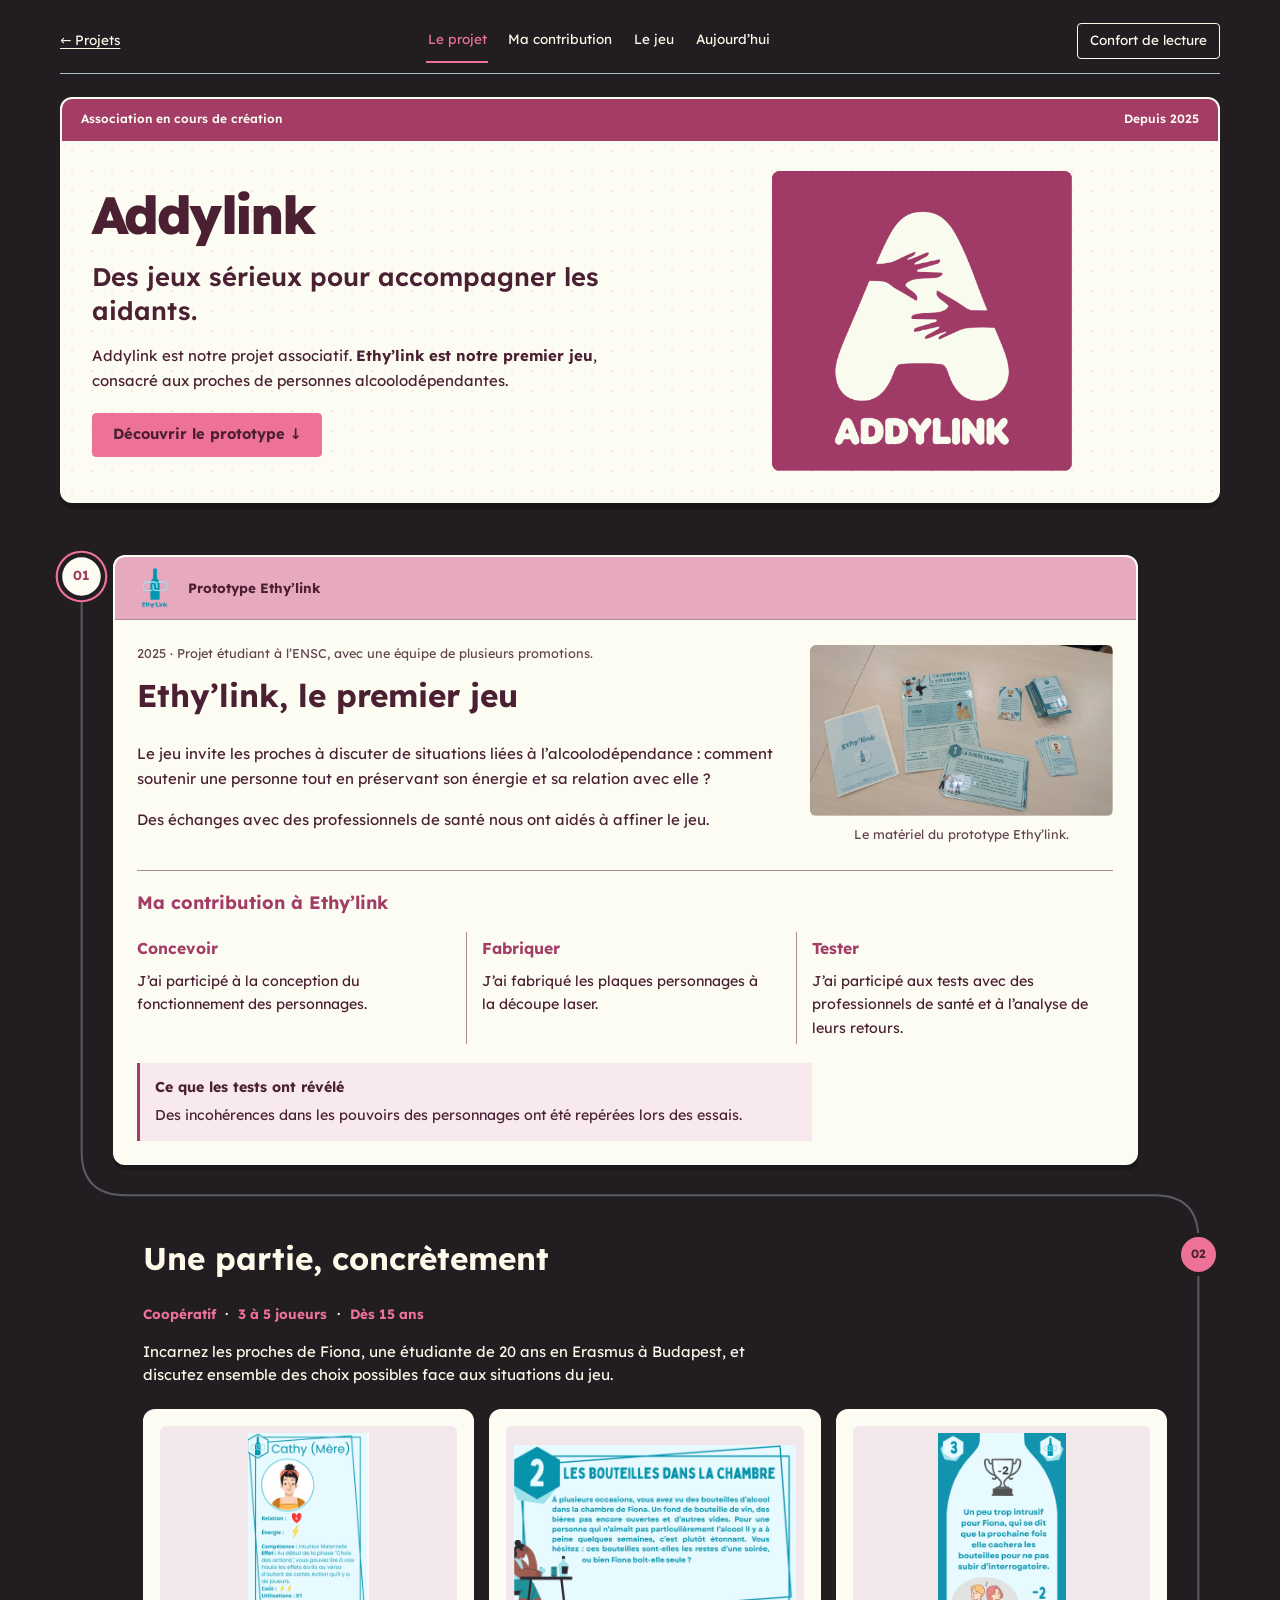
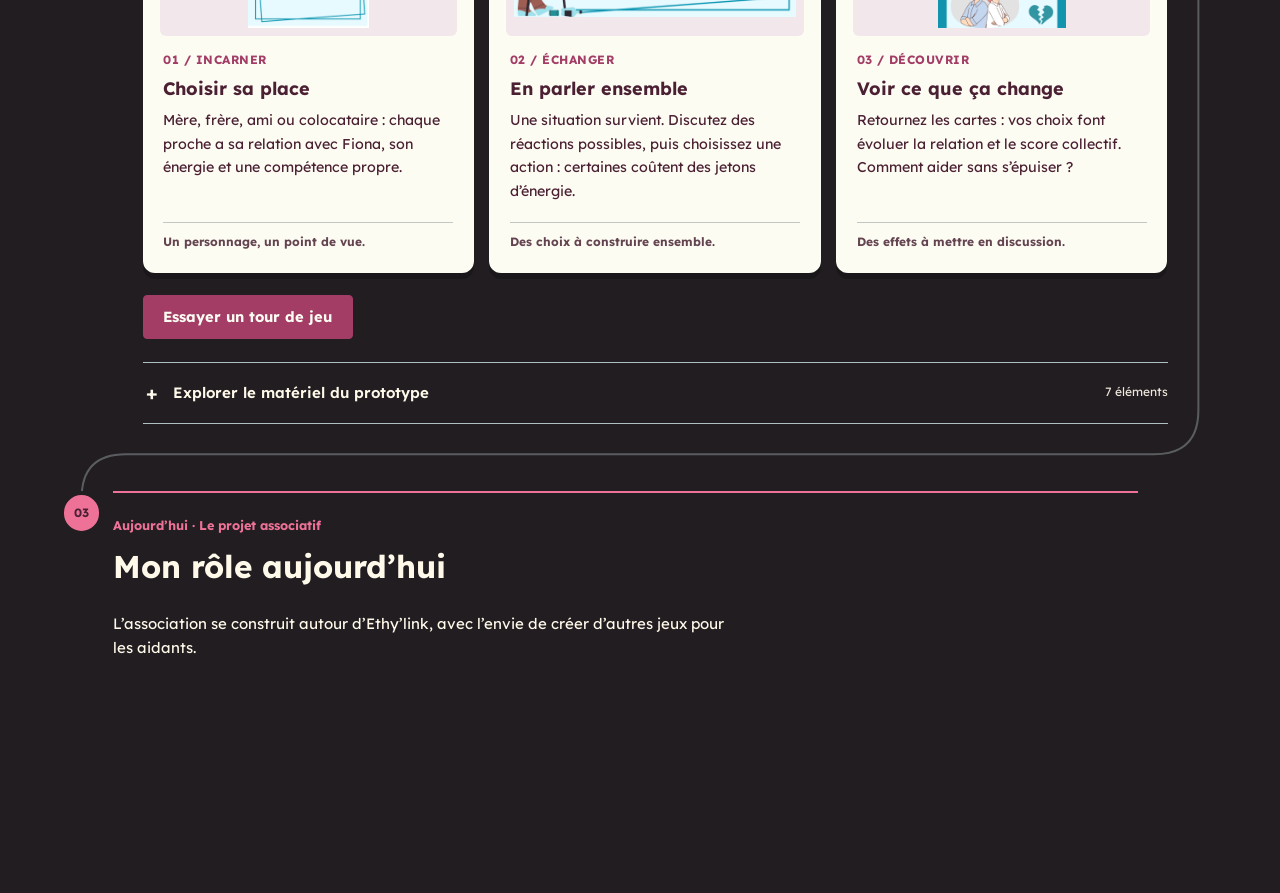
==== projets/addylink.html @ 96fec5e2 "All" ====
<!doctype html>
<html lang="fr" data-theme="dark">
  <head>
    <meta charset="utf-8" />
    <meta name="viewport" content="width=device-width,initial-scale=1" />
    <title>Addylink — Jeux de société et sensibilisation aux addictions</title>
    <link rel="icon" href="../assets/images/IconePage.png" />
    <link
      rel="stylesheet"
      href="https://fonts.googleapis.com/css2?family=Lexend:wght@400;600;700;800&display=swap"
    />
    <link rel="stylesheet" href="../assets/css/styles.css" />
    <link rel="stylesheet" href="../assets/css/project.css" />
    <link rel="stylesheet" href="../assets/css/addylink.css" />
    <link rel="stylesheet" href="../assets/css/game-demo.css?v=steps-3" />
    <link rel="stylesheet" href="../assets/css/accessibility.css" />
    <script src="../assets/js/accessibility.js"></script>
    <meta
      name="description"
      content="Addylink : un projet d’association pour développer des jeux sérieux destinés aux aidants de personnes en situation d’addiction."
    />
    <meta
      property="og:title"
      content="Addylink — Jeux de société et sensibilisation aux addictions"
    />
    <meta
      property="og:description"
      content="Addylink : un projet d’association pour développer des jeux sérieux destinés aux aidants de personnes en situation d’addiction."
    />
    <meta property="og:type" content="website" />
    <!-- Image relative tant que l'adresse publique du portfolio n'est pas configuree. -->
    <meta property="og:image" content="../assets/images/social/addylink.jpg" />
    <meta property="og:image:type" content="image/jpeg" />
    <meta property="og:image:width" content="1200" />
    <meta property="og:image:height" content="630" />
    <meta
      property="og:image:alt"
      content="Addylink et le prototype Ethy’link"
    />
    <meta name="twitter:card" content="summary_large_image" />
    <meta name="twitter:image" content="../assets/images/social/addylink.jpg" />
    <link rel="stylesheet" href="../assets/css/addylink-light.css" />
    <link rel="stylesheet" href="../assets/css/project-navigation.css" />
    <link rel="stylesheet" href="../assets/css/addylink-refined.css?v=play-2" />
    <link rel="stylesheet" href="../assets/css/addylink-brand.css" />
  </head>
  <body class="addylink-theme">
    <a class="skip-link" href="#main-content">Aller au contenu</a>

    <main
      id="main-content"
      tabindex="-1"
      class="wrap project-page association-page"
    >
      <div class="preview-sticky">
        <a class="back-link" href="../index.html#projets" aria-label="Retour aux projets">← Projets</a>
      <nav class="preview-nav" aria-label="Dans ce projet"><a href="#apercu">Le projet</a><a href="#contribution">Ma contribution</a><a href="#jouer">Le jeu</a><a href="#suite">Aujourd’hui</a></nav>
        <details class="comfort" id="comfort">
          <summary>Confort de lecture</summary>
          <div class="panel">
            <button
              class="toggle"
              id="t-theme"
              type="button"
              aria-pressed="false"
            >
              Thème sombre
            </button>
            <button
              class="toggle"
              id="t-big"
              type="button"
              aria-pressed="false"
            >
              Texte plus grand
            </button>
            <button
              class="toggle"
              id="t-calm"
              type="button"
              aria-pressed="false"
            >
              Moins d'animations
            </button>
          </div>
        </details>
      </div>
      <header class="project-heading" id="apercu">
        <div class="association-band"><span>Association en cours de création</span><span>Depuis 2025</span></div>
        <div class="association-hero-body"><div>
        <h1>Addylink</h1>
        <p class="project-subtitle">
          Des jeux sérieux pour accompagner les aidants.
        </p>
        <p class="association-intro">
          Addylink est notre projet associatif.
          <strong>Ethy’link est notre premier jeu</strong>, consacré aux
          proches de personnes alcoolodépendantes.
        </p>
        <a class="btn primary" href="#prototype">Découvrir le prototype ↓</a>
        </div><figure class="association-hero-photo">
          <div class="association-brand-crop"><img src="../assets/images/addylink-identite.png" alt="Logo Addylink : un A formé de deux mains tendues l’une vers l’autre, sur fond bordeaux." width="1422" height="2000" /></div>
        </figure></div>
      </header>

      <div class="project-journey">
        <div class="journey-chapter" id="prototype">
          <span class="journey-marker" aria-hidden="true">01</span>
          <section
            class="project-section prototype-section"
            aria-labelledby="etylink"
          >
            <div class="prototype-band">
              <img
                class="ethy-logo"
                src="../assets/images/ethylink/logo.png"
                alt="Logo Ethy’link : une bouteille et deux maillons dans un hexagone"
                width="64"
                height="64"
              />
              <span>Prototype Ethy’link</span>
            </div>
            <div class="prototype-copy">
              <p class="prototype-origin">2025 · Projet étudiant à l’ENSC, avec une équipe de plusieurs promotions.</p>
              <h2 id="etylink">Ethy’link, le premier jeu</h2>
              <p>
                Le jeu invite les proches à discuter de situations liées à
                l’alcoolodépendance : comment soutenir une personne tout en
                préservant son énergie et sa relation avec elle ?
              </p>
              <p>
                Des échanges avec des professionnels de santé nous ont aidés à
                affiner le jeu.
              </p>
            </div>
            <figure class="prototype-figure">
              <img src="../assets/images/addylink.webp" alt="Les cartes et les plaques du prototype Ethy’link disposées sur une table." loading="lazy" width="924" height="520" />
              <figcaption>Le matériel du prototype Ethy’link.</figcaption>
            </figure>
            <div
              class="addylink-contribution"
              id="contribution"
              aria-labelledby="addylink-contribution-title"
            >
              <h3 id="addylink-contribution-title">
                Ma contribution à Ethy’link
              </h3>
              <ul>
                <li>
                  <h4>Concevoir</h4>
                  <p>
                    J’ai participé à la conception du fonctionnement des personnages.
                  </p>
                </li>
                <li>
                  <h4>Fabriquer</h4>
                  <p>J’ai fabriqué les plaques personnages à la découpe laser.</p>
                </li>
                <li>
                  <h4>Tester</h4>
                  <p>
                    J’ai participé aux tests avec des professionnels de santé
                    et à l’analyse de leurs retours.
                  </p>
                </li>
              </ul>
              <p class="prototype-test-result"><strong>Ce que les tests ont révélé</strong> Des incohérences dans les pouvoirs des personnages ont été repérées lors des essais.</p>
            </div>
          </section>
        </div>
        <div class="journey-chapter" id="jouer">
          <span class="journey-marker" aria-hidden="true">02</span>
          <section class="project-section" aria-labelledby="partie">
            <h2 id="partie">Une partie, concrètement</h2>
            <ul
              class="game-practical"
              aria-label="Informations pratiques du jeu"
            >
              <li>Coopératif</li>
              <li>3 à 5 joueurs</li>
              <li>Dès 15 ans</li>
            </ul>
            <p>
              Incarnez les proches de Fiona, une étudiante de 20 ans en Erasmus
              à Budapest, et discutez ensemble des choix possibles face aux
              situations du jeu.
            </p>
            <ol class="play-cards">
              <li>
                <figure class="play-art">
                  <img
                    src="../assets/images/ethylink/personnage-cathy.png"
                    alt="Carte Personnage de Cathy, la mère de Fiona"
                    loading="lazy"
                    width="552"
                    height="888"
                  />
                </figure>
                <span class="play-number">01 / INCARNER</span>
                <h3>Choisir sa place</h3>
                <p>
                  Mère, frère, ami ou colocataire : chaque proche a sa relation
                  avec Fiona, son énergie et une compétence propre.
                </p>
                <span class="play-foot">Un personnage, un point de vue.</span>
              </li>
              <li>
                <figure class="play-art">
                  <img
                    src="../assets/images/ethylink/evenements/page-03.png"
                    alt="Carte Événement : Les bouteilles dans la chambre"
                    loading="lazy"
                    width="1200"
                    height="731"
                  />
                </figure>
                <span class="play-number">02 / ÉCHANGER</span>
                <h3>En parler ensemble</h3>
                <p>
                  Une situation survient. Discutez des réactions possibles, puis
                  choisissez une action : certaines coûtent des jetons d’énergie.
                </p>
                <span class="play-foot">Des choix à construire ensemble.</span>
              </li>
              <li>
                <figure class="play-art">
                  <img
                    src="../assets/images/ethylink/actions/page-04.png"
                    alt="Verso de la carte Action : effets sur la relation et le score"
                    loading="lazy"
                    width="1200"
                    height="1830"
                  />
                </figure>
                <span class="play-number">03 / DÉCOUVRIR</span>
                <h3>Voir ce que ça change</h3>
                <p>
                  Retournez les cartes : vos choix font évoluer la relation et
                  le score collectif. Comment aider sans s’épuiser ?
                </p>
                <span class="play-foot"
                  >Des effets à mettre en discussion.</span
                >
              </li>
            </ol>
            <button
              type="button"
              class="btn primary table-launch"
              id="turn-open"
              aria-haspopup="dialog"
            >
              Essayer un tour de jeu
            </button>
            <details class="material-disclosure" id="explorer">
              <summary><span>Explorer le matériel du prototype</span><span class="material-count">7 éléments</span></summary>
              <div class="material-content">
            <div
              class="game-carousel"
              role="region"
              aria-roledescription="carrousel"
              aria-label="Les éléments du jeu"
            >
              <p class="carousel-hint">
                Parcourez les éléments du prototype avec les flèches ou en
                faisant glisser les cartes.
              </p>
              <div
                class="game-track"
                id="game-track"
                tabindex="0"
                aria-label="Aperçus du prototype, défilement horizontal"
              >
                <article
                  class="game-slide"
                  role="group"
                  aria-roledescription="diapositive"
                  aria-label="1 sur 7"
                >
                  <button
                    type="button"
                    class="game-preview"
                    aria-haspopup="dialog"
                  >
                    <img
                      src="../assets/images/ethylink-materiel.png"
                      alt="Aperçu : Plateaux et accessoires"
                      loading="lazy"
                      width="1013"
                      height="493"
                    /><span class="preview-hint">Agrandir ↗</span>
                  </button>
                  <div class="game-caption">
                    <span class="game-index">01 / 07</span>
                    <h3>Plateaux et accessoires</h3>
                    <p>
                      Les plaques suivent la relation et l’énergie de chaque
                      personnage. La jauge et le pion de score rendent visible
                      la progression collective.
                    </p>
                  </div>
                </article>
                <article
                  class="game-slide"
                  role="group"
                  aria-roledescription="diapositive"
                  aria-label="2 sur 7"
                >
                  <button
                    type="button"
                    class="game-preview"
                    aria-haspopup="dialog"
                    data-book="personnages"
                    data-pages="2"
                  >
                    <img
                      src="../assets/images/ethylink/personnages.png"
                      alt="Aperçu : Les personnages"
                      loading="lazy"
                      width="1191"
                      height="1226"
                    /><span class="preview-hint">Agrandir ↗</span>
                  </button>
                  <div class="game-caption">
                    <span class="game-index">02 / 07</span>
                    <h3>Les personnages</h3>
                    <p>
                      Chaque joueur incarne un proche de Fiona, avec une
                      relation, une réserve d’énergie et une compétence
                      spécifique.
                    </p>
                  </div>
                </article>
                <article
                  class="game-slide"
                  role="group"
                  aria-roledescription="diapositive"
                  aria-label="3 sur 7"
                >
                  <button
                    type="button"
                    class="game-preview"
                    aria-haspopup="dialog"
                    data-book="scenario"
                    data-pages="2"
                  >
                    <img
                      src="../assets/images/ethylink/scenario.png"
                      alt="Aperçu : Le scénario"
                      loading="lazy"
                      width="894"
                      height="1264"
                    /><span class="preview-hint">Agrandir ↗</span>
                  </button>
                  <div class="game-caption">
                    <span class="game-index">03 / 07</span>
                    <h3>Le scénario</h3>
                    <p>
                      Fiona, 20 ans, découvre la vie étudiante à Budapest. Le
                      scénario pose le contexte et présente son entourage.
                    </p>
                  </div>
                </article>
                <article
                  class="game-slide"
                  role="group"
                  aria-roledescription="diapositive"
                  aria-label="4 sur 7"
                >
                  <button
                    type="button"
                    class="game-preview"
                    aria-haspopup="dialog"
                    data-book="evenements"
                    data-pages="2"
                    data-start="2"
                  >
                    <img
                      src="../assets/images/ethylink/evenement.png"
                      alt="Aperçu : Les cartes Événements"
                      loading="lazy"
                      width="1000"
                      height="610"
                    /><span class="preview-hint">Agrandir ↗</span>
                  </button>
                  <div class="game-caption">
                    <span class="game-index">04 / 07</span>
                    <h3>Les cartes Événements</h3>
                    <p>
                      Une situation fait avancer l’histoire à chaque manche et
                      ouvre la discussion entre les joueurs.
                    </p>
                  </div>
                </article>
                <article
                  class="game-slide"
                  role="group"
                  aria-roledescription="diapositive"
                  aria-label="5 sur 7"
                >
                  <button
                    type="button"
                    class="game-preview"
                    aria-haspopup="dialog"
                    data-book="actions"
                    data-pages="6"
                  >
                    <img
                      src="../assets/images/ethylink/action.png"
                      alt="Aperçu : Les cartes Actions"
                      loading="lazy"
                      width="571"
                      height="870"
                    /><span class="preview-hint">Agrandir ↗</span>
                  </button>
                  <div class="game-caption">
                    <span class="game-index">05 / 07</span>
                    <h3>Les cartes Actions</h3>
                    <p>
                      Les joueurs discutent et choisissent une réaction. Le
                      verso révèle ensuite ses effets sur la relation et le
                      score collectif.
                    </p>
                  </div>
                </article>
                <article
                  class="game-slide"
                  role="group"
                  aria-roledescription="diapositive"
                  aria-label="6 sur 7"
                >
                  <button
                    type="button"
                    class="game-preview"
                    aria-haspopup="dialog"
                    data-book="regles"
                    data-pages="16"
                  >
                    <img
                      src="../assets/images/ethylink/regles.png"
                      alt="Aperçu : Les règles"
                      loading="lazy"
                      width="629"
                      height="894"
                    /><span class="preview-hint">Agrandir ↗</span>
                  </button>
                  <div class="game-caption">
                    <span class="game-index">06 / 07</span>
                    <h3>Les règles</h3>
                    <p>
                      Le livret explique la mise en place, les choix d’actions
                      et le déroulement de la partie.
                    </p>
                  </div>
                </article>
                <article
                  class="game-slide"
                  role="group"
                  aria-roledescription="diapositive"
                  aria-label="7 sur 7"
                >
                  <button
                    type="button"
                    class="game-preview"
                    aria-haspopup="dialog"
                    data-book="livret"
                    data-pages="2"
                  >
                    <img
                      src="../assets/images/ethylink/livret.png"
                      alt="Aperçu : Le livret de bonnes pratiques"
                      loading="lazy"
                      width="629"
                      height="894"
                    /><span class="preview-hint">Agrandir ↗</span>
                  </button>
                  <div class="game-caption">
                    <span class="game-index">07 / 07</span>
                    <h3>Le livret de bonnes pratiques</h3>
                    <p>
                      Un support pour prolonger la réflexion après la partie,
                      avec des repères et des ressources pour les proches.
                    </p>
                  </div>
                </article>
              </div>
              <div class="carousel-controls">
                <button
                  type="button"
                  class="btn"
                  id="game-prev"
                  aria-label="Élément précédent"
                  aria-controls="game-track"
                >
                  ←</button
                ><span id="game-position" role="status" aria-live="polite"
                  >1 / 7</span
                ><button
                  type="button"
                  class="btn"
                  id="game-next"
                  aria-label="Élément suivant"
                  aria-controls="game-track"
                >
                  →
                </button>
              </div>
            </div>
              </div>
            </details>
          </section>
        </div>
        <div class="journey-chapter" id="suite">
          <span class="journey-marker" aria-hidden="true">03</span>
          <section
            class="project-section association-role"
            aria-labelledby="role"
          >
            <p class="chapter-label">Aujourd’hui · Le projet associatif</p>
            <h2 id="role">Mon rôle aujourd’hui</h2>
            <p>
              L’association se construit autour d’Ethy’link, avec l’envie de
              créer d’autres jeux pour les aidants.
            </p>
            <p>Je m’occupe de la communication d’Addylink et je poursuis la conception d’Ethy’link avec l’équipe.</p>
            <p class="association-status">Je bénéficie du statut étudiant-entrepreneur.</p>
          </section>
        </div>
      </div>
    </main>
    <dialog
      id="turn-dialog"
      class="game-table-modal"
      aria-labelledby="table-title"
    >
      <header class="table-header">
        <h2 id="table-title">Un tour d’Ethy’link</h2>
        <button
          type="button"
          class="btn"
          id="turn-close"
          aria-label="Fermer la démonstration"
        >
          ×
        </button>
      </header>
      <ol class="turn-steps" aria-label="Les étapes de la démonstration">
        <li>Votre choix</li>
        <li>Les conséquences</li>
      </ol>
      <section
        class="turn-panel"
        id="table-choice-zone"
        aria-labelledby="table-choice-title"
      >
        <p class="demo-role">Vous jouez <strong>Cathy, la mère de Fiona.</strong></p>
        <h3 id="table-choice-title" tabindex="-1">Les bouteilles dans la chambre</h3>
        <p id="turn-context"></p>
          <button
            type="button"
            id="event-card-zoom"
            class="demo-text-link"
            aria-label="Agrandir la carte de situation"
            aria-haspopup="dialog"
          >
            Voir la carte Événement
          </button>
        <p class="demo-resources"><span>Relation avec Fiona : <strong>8/10</strong></span><span>Énergie : <strong>6 jetons</strong></span></p>
        <p class="demo-instruction">Quelle réaction choisissez-vous ?</p>
        <div class="table-hand" id="turn-options"></div>
        <p id="turn-selection" class="demo-sr-only" role="status" aria-live="polite">
          Choisissez une carte.
        </p>
        <button type="button" class="btn primary" id="turn-confirm" disabled>
          Retourner ma carte →
        </button>
      </section>
      <section
        class="turn-panel"
        id="turn-flip-panel"
        aria-labelledby="turn-flip-title"
        hidden
      >
        <section
          id="turn-result"
          aria-label="Conséquences de votre choix"
          hidden
        >
          <div class="turn-effects-layout">
            <div>
              <h3 id="turn-flip-title" tabindex="-1">
                Ce qui se passe dans le jeu
              </h3>
              <button
                type="button"
                class="turn-flip-card"
                id="turn-selected-zoom"
                aria-label="Agrandir la carte choisie"
                aria-haspopup="dialog"
              >
                <img id="turn-selected-image" alt="" /><span
                  >Voir le verso</span
                >
              </button>

              <p id="turn-feedback"></p>
            </div>
            <section
              class="player-board cathy-board"
              id="player-board"
              aria-label="Plaquette de Cathy, mère de Fiona"
            >
              <h3 class="board-title">La plaquette de Cathy</h3>
              <div class="cathy-board-art">
                <img
                  class="cathy-board-background"
                  src="../assets/images/ethylink/demo/plaquette-cathy.svg"
                  alt=""
                /><span
                  class="cathy-relation-pawn is-previous"
                  id="board-pawn-before"
                  aria-hidden="true"
                  hidden
                ></span
                ><span
                  class="cathy-relation-pawn"
                  id="board-pawn"
                  aria-hidden="true"
                ></span>
                <div
                  class="cathy-energy-pile"
                  id="board-energy"
                  aria-label="Jetons énergie"
                ></div>
              </div>

              <div class="cathy-board-values">
                <span>Relation avec Fiona <strong id="board-relation-value"></strong></span
                ><span>Énergie <strong id="board-energy-value"></strong></span>
              </div>
              <p
                id="board-change"
                class="board-change"
                role="status"
                aria-live="polite"
              ></p>
            </section>
          </div>
          <button type="button" class="btn primary" id="turn-retry">
            Essayer une autre action
          </button>
        </section>
      </section>
    </dialog>

    <dialog
      id="demo-card-zoom"
      class="demo-card-zoom"
      aria-labelledby="demo-zoom-title"
    >
      <header class="lightbox-header">
        <h2 id="demo-zoom-title"></h2>
        <button
          type="button"
          class="btn"
          id="demo-zoom-close"
          aria-label="Fermer l’agrandissement"
        >
          ×
        </button>
      </header>
      <img id="demo-zoom-image" alt="" />
    </dialog>
    <dialog
      id="game-lightbox"
      class="game-lightbox"
      aria-labelledby="lightbox-title"
    >
      <div class="lightbox-header">
        <h2 id="lightbox-title"></h2>
        <button
          type="button"
          class="btn"
          id="lightbox-close"
          aria-label="Fermer l’aperçu"
        >
          ×
        </button>
      </div>
      <img id="lightbox-image" alt="" />
      <div class="book-controls" id="book-controls" hidden>
        <button
          type="button"
          class="btn"
          id="book-prev"
          aria-label="Page précédente"
        >
          ←
        </button>
        <span id="book-position" role="status" aria-live="polite"></span>
        <button
          type="button"
          class="btn"
          id="book-next"
          aria-label="Page suivante"
        >
          →
        </button>
      </div>
      <p id="lightbox-description"></p>
    </dialog>
    <script src="../assets/js/project-sections.js"></script>
    <script src="../assets/js/journey-reveal.js?v=2"></script>
    <script src="../assets/js/game-carousel.js?v=4"></script>
    <script src="../assets/js/game-demo.js?v=play-2"></script>
  </body>
</html>
---- assets/css/styles.css ----
/* Page éditoriale sobre : une présentation personnelle, puis les projets en liste lisible d'un coup d'œil. */
:root {
  --bg: #273e47;
  --surface: #344f58;
  --ink: #fff9ea;
  --muted: #e4d8b4;
  --line: #6c8588;
  --accent: #d8973c;
  --on-accent: #273e47;
  --board: #1f323a;
  --on-fam: #fff9ea;
  --focus-board: #d8c99b;
  --f-ecole: #d8973c;
  --f-perso: #bd632f;
  --f-rech: #a4243b;
  --font-display: "Lexend", "Atkinson Hyperlegible", system-ui, sans-serif;
  --font-body: "Lexend", "Atkinson Hyperlegible", system-ui, sans-serif;
  --font-mono: "Lexend", system-ui, sans-serif;
  color-scheme: dark;
}
:root[data-theme="light"] {
  --bg: #d8c99b;
  --surface: #fff9ea;
  --ink: #273e47;
  --muted: #52656a;
  --line: #c9b982;
  --accent: #a4243b;
  --on-accent: #ffffff;
  --board: #273e47;
  --on-fam: #fff9ea;
  --focus-board: #d8973c;
  --f-ecole: #d8973c;
  --f-perso: #bd632f;
  --f-rech: #a4243b;
  color-scheme: light;
}
html.grand {
  font-size: 112.5%;
}
html {
  font-size: 93.75%;
  scroll-behavior: smooth;
}
html.calme {
  scroll-behavior: auto;
}

*,
*::before,
*::after {
  box-sizing: border-box;
}
body {
  background: var(--bg);
  color: var(--ink);
  font-family: var(--font-body);
  font-size: 1rem;
  line-height: 1.55;
  padding-inline: 16px;
  padding-block: 0 48px;
}
body.intro-open {
  overflow: hidden;
}
.wrap {
  max-width: 1040px;
  margin-inline: auto;
}
button {
  font: inherit;
  color: inherit;
}
a {
  color: inherit;
}
:focus-visible {
  outline: 3px solid var(--accent);
  outline-offset: 3px;
}
section[id],
header[id] {
  scroll-margin-top: 1rem;
}
.mono {
  font-family: var(--font-mono);
  font-size: 0.78rem;
  letter-spacing: 0.08em;
  text-transform: uppercase;
  color: var(--muted);
}

/* barre du haut */
.top {
  position: relative;
  z-index: 10;
  display: flex;
  flex-wrap: wrap;
  align-items: center;
  justify-content: space-between;
  gap: 0.75rem 1.5rem;
  padding-block: 1.1rem;
  border-bottom: 1px solid var(--line);
}
.brand {
  font-family: var(--font-display);
  font-weight: 800;
  font-size: 1.2rem;
  text-decoration: none;
  letter-spacing: -0.01em;
}
.top nav {
  display: flex;
  gap: 1.4rem;
  flex-wrap: wrap;
}
.top nav a {
  text-decoration: none;
  font-size: 0.95rem;
  padding-block: 0.3rem;
  border-bottom: 2px solid transparent;
}
.top nav a:hover {
  border-color: var(--accent);
}
.comfort {
  position: relative;
}
.comfort summary {
  list-style: none;
  cursor: pointer;
  border: 1.5px solid var(--ink);
  border-radius: 4px;
  padding: 0.4rem 0.8rem;
  font-size: 0.9rem;
  min-height: 2.4rem;
  display: flex;
  align-items: center;
}
.comfort summary::-webkit-details-marker {
  display: none;
}
.comfort[open] summary {
  background: var(--ink);
  color: var(--bg);
}
.panel {
  position: absolute;
  right: 0;
  top: calc(100% + 0.5rem);
  z-index: 5;
  background: var(--surface);
  border: 1.5px solid var(--ink);
  border-radius: 4px;
  padding: 0.75rem;
  display: flex;
  flex-direction: column;
  gap: 0.5rem;
  min-width: 15rem;
  box-shadow: 0 12px 30px rgba(0, 0, 0, 0.18);
}
.toggle {
  text-align: left;
  border: 1.5px solid var(--line);
  background: transparent;
  border-radius: 4px;
  padding: 0.5rem 0.8rem;
  cursor: pointer;
  min-height: 2.5rem;
  display: flex;
  justify-content: space-between;
  align-items: center;
  gap: 1rem;
  font-size: 0.95rem;
}
.toggle::after {
  content: "Non";
  font-family: var(--font-mono);
  font-size: 0.78rem;
  color: var(--muted);
}
.toggle[aria-pressed="true"] {
  border-color: var(--accent);
}
.toggle[aria-pressed="true"]::after {
  content: "Oui";
  color: var(--accent);
  font-weight: 500;
}

/* ambition */
.hero {
  display: grid;
  grid-template-columns: minmax(170px, 220px) minmax(0, 1fr);
  gap: clamp(2rem, 6vw, 5rem);
  align-items: center;
  margin-top: 1.5rem;
  padding: clamp(1.5rem, 3vw, 2.5rem);
  border-radius: 24px;
  background: var(--surface);
  color: var(--ink);
  box-shadow: 0 12px 0 rgba(39, 62, 71, 0.12);
}
.hero-text {
  display: flex;
  flex-direction: column;
  gap: 0.8rem;
  min-width: 0;
}
.hero h1 {
  font-size: clamp(1.8rem, 3.4vw, 2.65rem);
}
.hero .lead {
  font-size: clamp(1rem, 1.5vw, 1.05rem);
  line-height: 1.5;
}
.hero .alternance {
  padding: 0;
  margin-block: 0.3rem;
}
.hero-mobility {
  display: block;
  font-size: 0.9em;
  color: var(--muted);
  margin-top: 0.4rem;
}
.hero-missions {
  margin: 0;
  font-size: 0.95rem;
  font-weight: 600;
  line-height: 1.5;
}
.hero-missions span {
  color: var(--accent);
  margin-inline: 0.3rem;
}
.hero abbr {
  text-decoration: none;
  cursor: help;
}
h1 {
  font-family: var(--font-display);
  font-weight: 800;
  margin: 0;
  font-size: clamp(2rem, 4vw, 3rem);
  line-height: 1.03;
  letter-spacing: -0.025em;
  max-width: 17ch;
  text-wrap: balance;
}
h1 em {
  font-style: normal;
  color: var(--accent);
}
.lead strong {
  color: var(--accent);
  font-weight: 700;
}
.lead {
  font-size: clamp(1rem, 1.7vw, 1.15rem);
  margin: 0;
  max-width: 65ch;
  color: var(--ink);
}
.conds {
  list-style: none;
  margin: 0;
  padding: 0;
  display: flex;
  flex-wrap: wrap;
  gap: 0.5rem;
}
.conds li {
  border: 1.5px solid var(--ink);
  border-radius: 999px;
  padding: 0.2rem 0.85rem;
  font-size: 0.95rem;
}
.cta {
  display: flex;
  flex-wrap: wrap;
  gap: 0.7rem;
  margin-top: 0.4rem;
}
.btn {
  display: inline-flex;
  align-items: center;
  justify-content: center;
  min-height: 2.8rem;
  padding: 0.5rem 1.3rem;
  border-radius: 4px;
  border: 1.5px solid var(--ink);
  background: transparent;
  color: var(--ink);
  font-weight: 700;
  text-decoration: none;
  cursor: pointer;
  font-size: 0.98rem;
}
.btn:hover {
  background: var(--ink);
  color: var(--bg);
}
.btn.primary {
  background: var(--accent);
  border-color: var(--accent);
  color: var(--on-accent);
}
.btn.primary:hover {
  background: var(--ink);
  border-color: var(--ink);
  color: var(--bg);
}
.hero-art {
  width: min(300px, 100%);
}
.hero-art svg,
.g svg,
.d-art svg {
  display: block;
  width: 100%;
  height: auto;
}
.profile-photo {
  position: relative;
  width: 220px;
  height: 220px;
  border-radius: 50%;
  overflow: hidden;
  background: #d8c99b;
  display: grid;
  place-items: center;
  justify-self: center;
  box-shadow: 0 14px 20px rgba(39, 62, 71, 0.24);
}
.profile-photo::after {
  content: none;
}
.profile-photo img {
  position: absolute;
  z-index: 1;
  width: 110%;
  max-width: none;
  height: auto;
  left: -5%;
  top: -30%;
  display: block;
}
.profile-photo .photo-placeholder {
  padding: 1.5rem;
  text-align: center;
  color: var(--on-accent);
  font-family: var(--font-display);
  font-weight: 800;
  font-size: 1.1rem;
}
.linkedin-link {
  display: inline-flex;
  align-items: center;
  gap: 0.45rem;
  width: max-content;
  color: var(--ink);
  font-weight: 600;
  text-decoration: none;
}
.linkedin-link:hover {
  color: var(--accent);
  text-decoration: underline;
}
.linkedin-logo {
  width: 1.7rem;
  height: 1.7rem;
}
.github-link {
  display: inline-flex;
  align-items: center;
  gap: 0.45rem;
  width: max-content;
  color: var(--ink);
  font-weight: 600;
  text-decoration: none;
  margin-left: 0.9rem;
}
.github-link:hover {
  color: var(--accent);
  text-decoration: underline;
}
.github-logo {
  width: 1.7rem;
  height: 1.7rem;
}
.social-links {
  display: flex;
  align-items: center;
  gap: 1.1rem;
  flex-wrap: wrap;
}
.github-link {
  margin-left: 0;
}
.keywords {
  display: flex;
  flex-wrap: wrap;
  gap: 0.55rem;
}
.keywords span {
  padding: 0.35rem 0.75rem;
  border: 1px solid var(--accent);
  border-radius: 999px;
  background: color-mix(in srgb, var(--accent) 22%, var(--surface));
  color: var(--ink);
  font-size: 0.88rem;
  font-weight: 700;
}
.hobbies {
  margin-top: clamp(3rem, 7vw, 5rem);
  padding: clamp(1.5rem, 4vw, 3rem);
  background: var(--surface);
  color: var(--ink);
  border: 1px solid var(--line);
  border-radius: 24px;
}
.hobbies h2 {
  font-family: var(--font-display);
  font-size: clamp(1.8rem, 4vw, 2.6rem);
  margin: 0 0 0.7rem;
}
.hobbies-intro {
  max-width: 60ch;
  color: var(--ink);
}
.hobby-cards {
  display: grid;
  grid-template-columns: repeat(2, minmax(0, 1fr));
  gap: 1rem;
  margin-top: 1.5rem;
}
.hobby-cards article {
  padding: 1.2rem;
  background: color-mix(in srgb, var(--surface) 72%, var(--bg));
  border: 1px solid var(--line);
  border-radius: 14px;
}
.hobby-icon {
  font-size: 1.8rem;
  color: var(--accent);
}
.hobby-cards h3 {
  margin: 0.5rem 0 0.3rem;
  font-family: var(--font-display);
}
.hobby-cards p {
  margin: 0;
  color: var(--muted);
}
@keyframes photo-float {
  0%,
  100% {
    transform: translateY(0);
  }
  50% {
    transform: translateY(-6px);
  }
}

/* repères */
.vise {
  display: grid;
  grid-template-columns: repeat(3, minmax(0, 1fr));
  gap: 1.4rem;
}
.vise > div {
  background: var(--surface);
  border: 2px solid var(--ink);
  border-radius: 10px;
  overflow: hidden;
  box-shadow: 0 5px 0 rgba(0, 0, 0, 0.2);
  display: flex;
  flex-direction: column;
  min-width: 0;
}
.vise .mono {
  margin: 0;
  background: var(--accent);
  color: var(--on-accent);
  padding: 0.4rem 0.95rem;
  border-bottom: 2px solid var(--ink);
  display: flex;
  justify-content: space-between;
  align-items: center;
}
.vise .mono::after {
  content: "";
  width: 0.55rem;
  height: 0.55rem;
  background: currentColor;
  transform: rotate(45deg);
}
.vise .big {
  margin: 0;
  padding: 1rem 1.1rem 0.4rem;
  font-family: var(--font-display);
  font-weight: 800;
  font-size: clamp(1.2rem, 2.2vw, 1.45rem);
  line-height: 1.2;
  text-wrap: balance;
}
.vise .small {
  margin: 0;
  padding: 0 1.1rem 1.15rem;
  color: var(--muted);
  font-size: 0.98rem;
}

/* projets */
.projets {
  padding-top: clamp(3rem, 7vw, 5rem);
  display: flex;
  flex-direction: column;
  gap: 1.2rem;
}
.p-head {
  display: flex;
  flex-wrap: wrap;
  gap: 1rem 2rem;
  align-items: end;
  justify-content: space-between;
}
.p-head h2,
.contact h2 {
  font-family: var(--font-display);
  font-weight: 800;
  margin: 0;
  font-size: clamp(1.8rem, 4vw, 2.6rem);
  letter-spacing: -0.02em;
  line-height: 1.05;
}
.filters {
  display: flex;
  flex-wrap: wrap;
  gap: 0.45rem;
}
.chip {
  border: 1.5px solid var(--line);
  background: transparent;
  border-radius: 999px;
  padding: 0.3rem 0.9rem;
  cursor: pointer;
  min-height: 2.4rem;
  font-size: 0.92rem;
}
.chip:hover {
  border-color: var(--ink);
}
.chip[aria-pressed="true"] {
  background: var(--ink);
  border-color: var(--ink);
  color: var(--bg);
}
.board {
  background-color: var(--board);
  border: 2px solid var(--ink);
  border-radius: 14px;
  padding: clamp(1rem, 3vw, 1.75rem);
  background-image: radial-gradient(
    color-mix(in srgb, #fff 12%, transparent) 1.2px,
    transparent 1.3px
  );
  background-size: 22px 22px;
  display: flex;
  flex-direction: column;
  gap: 1.2rem;
}
.board .count {
  margin: 0;
  color: var(--ink);
  font-size: 0.92rem;
}
.board :focus-visible {
  outline-color: var(--focus-board);
}
.cards {
  list-style: none;
  margin: 0;
  padding: 0;
  display: grid;
  gap: 1.5rem;
  grid-template-columns: repeat(3, minmax(0, 1fr));
  grid-auto-rows: auto;
}
.cards > li {
  min-width: 0;
}
.card {
  --tilt: 0deg;
  --ink: #21353d;
  --muted: #405159;
  --surface: #fff9ea;
  --line: #aab4ae;
  display: flex;
  flex-direction: column;
  height: 100%;
  width: 100%;
  text-align: left;
  cursor: pointer;
  background: var(--surface);
  color: var(--ink);
  border: 2px solid var(--ink);
  border-radius: 10px;
  overflow: hidden;
  padding: 0;
  box-shadow: 0 5px 0 rgba(0, 0, 0, 0.4);
  transform: rotate(var(--tilt));
  transition:
    transform 0.18s ease,
    box-shadow 0.18s ease;
}
.cards > li:nth-child(3n + 1) .card {
  --tilt: -0.9deg;
}
.cards > li:nth-child(3n + 2) .card {
  --tilt: 0.6deg;
}
.cards > li:nth-child(3n) .card {
  --tilt: -0.3deg;
}
.card:hover,
.card:focus-visible {
  transform: rotate(0) translateY(-5px);
  box-shadow: 0 10px 0 rgba(0, 0, 0, 0.4);
}
.card .band {
  display: flex;
  justify-content: space-between;
  align-items: center;
  gap: 0.6rem;
  width: 100%;
  min-height: 1.9rem;
  background: var(--fam);
  color: var(--on-fam);
  padding: 0.2rem 0.75rem;
  border-bottom: 1px solid var(--line);
  flex: none;
  font-family: var(--font-mono);
  font-size: 0.7rem;
  letter-spacing: 0.04em;
  text-transform: uppercase;
}
.card .band .date {
  font-size: 0.67rem;
  letter-spacing: 0;
  font-weight: 500;
  white-space: nowrap;
  color: inherit;
}
.card .band::after {
  display: none;
}
.card .tile {
  display: block;
  background: var(--bg);
  height: 125px;
  flex: none;
  border-bottom: 1px solid var(--line);
  overflow: hidden;
}
.card .tile img {
  display: block;
  width: 100%;
  height: 125px;
  object-fit: cover;
  filter: saturate(0.45);
  transition: filter 0.25s ease;
}
.card:hover .tile img,
.card:focus-visible .tile img {
  filter: saturate(1);
}
@media (prefers-reduced-motion: reduce) {
  .card .tile img {
    transition: none;
  }
}
html.calme .card .tile img {
  transition: none;
}
.card .tile img[src$="emotism-logo.png"] {
  object-fit: contain;
  padding: 1rem;
  background: var(--board);
}
.tile svg {
  display: block;
  width: 100%;
  max-width: 150px;
  height: auto;
  margin-inline: auto;
}
.card .t {
  display: block;
  font-family: var(--font-display);
  font-weight: 800;
  font-size: 1.3rem;
  line-height: 1.15;
  padding: 0.7rem 0.85rem 0.5rem;
  text-wrap: balance;
}
.card .a {
  display: block;
  color: var(--muted);
  font-size: 0.95rem;
  line-height: 1.4;
  padding: 0 0.85rem 0.75rem;
}

/* fiche projet */
#detail {
  --accent: var(--fam);
  --on-accent: var(--on-fam);
  --detail-text-accent: color-mix(in srgb, var(--fam) 55%, var(--ink));
}
#detail .facts strong,
#detail .contribution-box li::marker {
  color: var(--detail-text-accent);
}
#detail :focus-visible {
  outline-color: var(--detail-text-accent);
}
#detail .tags li {
  border-color: color-mix(in srgb, var(--fam) 65%, var(--line));
}
#detail .d-nav button:hover {
  background: var(--fam);
  border-color: var(--fam);
  color: var(--on-fam);
}
dialog {
  border: 0;
  padding: 0;
  background: transparent;
  color: var(--ink);
  width: min(620px, calc(100% - 32px));
  max-height: calc(100% - 32px);
  margin: auto;
  overflow: visible;
}
dialog::backdrop {
  background: rgba(6, 12, 22, 0.7);
}
.sheet {
  background: var(--surface);
  border: 2.5px solid var(--ink);
  border-radius: 14px;
  max-height: calc(100vh - 32px);
  overflow-y: auto;
  animation: deal 0.4s cubic-bezier(0.2, 0.8, 0.3, 1);
}
@keyframes deal {
  from {
    transform: perspective(900px) rotateY(75deg) translateY(14px);
    opacity: 0;
  }
  to {
    transform: none;
    opacity: 1;
  }
}
.d-top {
  display: flex;
  justify-content: space-between;
  align-items: center;
  gap: 1rem;
  min-height: 2.8rem;
  padding: 0.3rem 0.7rem 0.3rem 1.1rem;
  background: var(--fam);
  color: var(--on-fam);
  border-bottom: 1px solid var(--line);
  flex-shrink: 0;
}
.d-top .close {
  width: 2rem;
  height: 2rem;
}
.d-top .mono {
  color: inherit;
}
.close {
  color: inherit;
  border: 1.5px solid currentColor;
  background: transparent;
  border-radius: 4px;
  width: 2.4rem;
  height: 2.4rem;
  cursor: pointer;
  display: grid;
  place-items: center;
  flex: none;
}
.close:hover {
  background: var(--on-fam);
  color: var(--fam);
}
.d-art {
  background: var(--bg);
  border-radius: 6px;
  overflow: hidden;
}
.d-art .glyph {
  max-width: 160px;
  margin-inline: auto;
}
.d-art img {
  display: block;
  width: 100%;
  height: 170px;
  object-fit: cover;
  object-position: center;
}
.d-body {
  padding: 1.4rem 1.4rem 1rem;
  display: flex;
  flex-direction: column;
  gap: 1rem;
}
.d-body h2 {
  font-family: var(--font-display);
  font-weight: 800;
  font-size: clamp(1.7rem, 5vw, 2.2rem);
  line-height: 1.08;
  margin: 0;
  letter-spacing: -0.015em;
  text-wrap: balance;
}
.d-body p {
  margin: 0;
  font-size: 1.1rem;
  color: var(--muted);
}
.facts {
  margin: 0;
  padding-left: 1.15rem;
  display: flex;
  flex-direction: column;
  gap: 0.45rem;
}
.tags {
  list-style: none;
  margin: 0;
  padding: 0;
  display: flex;
  flex-wrap: wrap;
  gap: 0.45rem;
}
.tags li {
  border: 1.5px solid var(--line);
  border-radius: 999px;
  padding: 0.12rem 0.7rem;
  font-size: 0.88rem;
}
.d-nav {
  display: flex;
  justify-content: space-between;
  gap: 0.75rem;
  flex-wrap: wrap;
  padding: 0.9rem 1.4rem 1.4rem;
}
.d-nav button {
  border: 1.5px solid var(--ink);
  background: transparent;
  border-radius: 4px;
  padding: 0.45rem 1rem;
  cursor: pointer;
  min-height: 2.5rem;
}
.d-nav button:hover {
  background: var(--ink);
  color: var(--surface);
}
.d-link {
  align-self: flex-start;
}

/* contact */
.contact {
  margin-top: clamp(3rem, 7vw, 5rem);
  border-top: 1.5px solid var(--ink);
  padding-top: 2rem;
  display: grid;
  grid-template-columns: minmax(0, 1fr) minmax(0, 1.1fr);
  gap: clamp(1.5rem, 5vw, 4rem);
  align-items: start;
}
.contact-copy { min-width: 0; }
.contact-eyebrow {
  display: flex;
  align-items: center;
  gap: 0.8rem;
  color: var(--accent);
  font-family: var(--font-mono);
  text-transform: uppercase;
  letter-spacing: 0.1em;
  font-size: 0.85rem;
  margin: 0 0 1.3rem;
}
.contact-eyebrow::before { content: ""; width: 2rem; height: 1px; background: currentColor; }
.contact-copy h2 { margin-bottom: 1.4rem; font-size: clamp(2rem, 4vw, 3rem); line-height: 1.12; }
.contact-availability { color: var(--muted); font-size: 0.95rem; margin-block: 1.2rem; }
.contact-cv { display: inline-block; padding-block: 0.5rem; font-weight: bold; text-underline-offset: 0.25em; }
.contact-channels { display: grid; gap: 0.8rem; min-width: 0; }
.contact-card {
  display: grid;
  grid-template-columns: 26px minmax(0, 1fr) auto;
  gap: 1.2rem;
  align-items: center;
  min-height: 100px;
  padding: 1.3rem 1.5rem;
  border: 1px solid var(--line);
  color: var(--ink);
  text-decoration: none;
}
.contact-card:hover { background: var(--surface); border-color: var(--accent); }
#email-dialog {
  width: min(32rem, calc(100% - 2rem));
  max-height: calc(100dvh - 2rem);
  overflow: auto;
  padding: 1.5rem;
  border: 1px solid var(--line);
  border-radius: 18px;
  background: var(--surface);
  color: var(--ink);
}
#email-dialog::backdrop { background: #0009; }
#email-dialog h2 { clear: both; padding-top: 1rem; }
.email-close { float: right; background: transparent; border: 0; cursor: pointer; min-height: 44px; }
.email-options { display: grid; gap: 0.75rem; }
.email-options a { padding: 0.8rem 1rem; border: 1px solid var(--line); border-radius: 8px; text-decoration: none; }
.email-options a:hover { border-color: var(--accent); color: var(--accent); }
.contact-icon { width: 26px; height: 26px; color: var(--accent); }
.contact-card-copy { display: grid; gap: 0.2rem; min-width: 0; }
.contact-card-copy strong { font-size: 1.15rem; }
.contact-card-copy > span { color: var(--muted); overflow-wrap: anywhere; }
.contact-arrow { font-size: 2.5rem; line-height: 1; }
.contact-copy-address { display: flex; flex-wrap: wrap; gap: 0.5rem 1rem; align-items: center; }
.contact-copy-address button { border: 0; background: none; padding: 0.5rem 0; text-decoration: underline; text-underline-offset: 0.25em; cursor: pointer; font-size: 0.9rem; color: var(--muted); min-height: 44px; }
@media (max-width: 700px) {
  .contact { grid-template-columns: 1fr; gap: 1.5rem; }
  .contact-card { padding: 1.1rem; gap: 0.9rem; min-height: 92px; }
  .contact-arrow { font-size: 2rem; }
}
.contact-row {
  display: flex;
  flex-wrap: wrap;
  gap: 1.2rem 2.5rem;
  align-items: center;
  justify-content: space-between;
}
.mail {
  display: flex;
  flex-wrap: wrap;
  align-items: center;
  gap: 0.5rem 1rem;
  min-width: 0;
}
.addr {
  font-family: var(--font-display);
  font-weight: 600;
  font-size: clamp(1.2rem, 3vw, 1.7rem);
  overflow-wrap: anywhere;
  user-select: all;
}
.copied {
  font-size: 0.9rem;
  color: var(--muted);
}
.links {
  display: flex;
  flex-wrap: wrap;
  gap: 0.7rem;
}
.contact-intro {
  margin: 0;
  max-width: 65ch;
  font-size: 1.15rem;
  color: var(--muted);
}
footer {
  margin-top: 3rem;
  padding-top: 1rem;
  border-top: 1px solid var(--line);
  color: var(--muted);
  font-size: 0.9rem;
  display: flex;
  justify-content: space-between;
  gap: 1rem;
  flex-wrap: wrap;
}

html.calme .sheet,
html.calme .card {
  animation: none;
  transition: none;
}
html.calme .card:hover,
html.calme .card:focus-visible {
  transform: rotate(0);
}
@media (prefers-reduced-motion: reduce) {
  .sheet {
    animation: none;
  }
  .card {
    transition: none;
  }
}
@media (max-width: 760px) {
  .hero {
    grid-template-columns: minmax(0, 1fr);
    justify-items: center;
    gap: 1rem;
    margin-top: 1rem;
    padding: 1.25rem;
  }
  .hero .profile-photo {
    width: 112px;
    height: 112px;
  }
  .hero-text {
    width: 100%;
    gap: 0.65rem;
  }
  .hero .lead { font-size: 1rem; }
  .hero .cta { gap: 0.5rem; }
  .hero .cta .btn {
    flex: 1 1 8rem;
    padding-inline: 0.65rem;
    font-size: 0.9rem;
  }
  .hobby-cards {
    grid-template-columns: minmax(0, 1fr);
  }
  .vise {
    grid-template-columns: minmax(0, 1fr);
  }
}
@media (max-width: 520px) {
  .panel {
    right: auto;
    left: 0;
  }
}

/* Presentation et actions principales */
.hero .social-links {
  font-size: 0.9rem;
  gap: 1rem;
}
.hero .social-links a {
  color: var(--muted);
  font-weight: 400;
}
.hero .social-links a:hover {
  color: var(--ink);
}
.hero .social-links svg {
  width: 1.3rem;
  height: 1.3rem;
}
.hero .cta {
  margin-top: 0;
}
.facts strong {
  color: var(--accent);
}

/* Animation du portrait uniquement au survol avec une souris. */
html:not(.calme) .profile-photo:hover {
  animation: photo-float 1.8s ease-in-out infinite;
}
.profile-photo img {
  transition: transform 0.3s ease;
}
html:not(.calme) .profile-photo:hover img {
  transform: scale(1.04);
}
@media (prefers-reduced-motion: reduce) {
  html:not(.calme) .profile-photo:hover {
    animation: none;
  }
  .profile-photo img {
    transition: none;
  }
  html:not(.calme) .profile-photo:hover img {
    transform: none;
  }
}

/* Filtres croises et competences des projets */
.reset-filters {
  font: inherit;
  background: transparent;
  color: var(--ink);
  border: 0;
  text-decoration: underline;
  text-underline-offset: 0.2em;
  cursor: pointer;
  min-height: 2.75rem;
}
.card-skills {
  display: flex;
  flex-wrap: wrap;
  gap: 0.3rem;
  padding: 0 0.85rem 0.75rem;
  margin-top: auto;
}
.card-skills span {
  font-size: 0.875rem;
  line-height: 1.5;
  font-weight: 600;
  border: 1px solid var(--line);
  border-radius: 4px;
  padding: 0.15rem 0.45rem;
  color: var(--ink);
}
html .board .card-skills span {
  border: 0;
  border-radius: 0;
  padding: 0;
}
.card-skills span:not(:last-child)::after {
  content: "·";
  margin-left: 0.4rem;
  color: var(--muted);
}
.card-skills { gap: 0.2rem 0.4rem; }
@media (max-width: 1024px) {
  .cards { grid-template-columns: repeat(2, minmax(0, 1fr)); }
}
@media (max-width: 600px) {
  .cards { grid-template-columns: minmax(0, 1fr); }
  .card .tile img { filter: none; }
}
.empty-projects {
  color: #fff9ea;
  max-width: 55ch;
  margin: 0;
}

.project-filters {
  display: flex;
  align-items: center;
  flex-wrap: wrap;
  gap: 0.6rem 1rem;
  margin-top: 1rem;
}
.project-sort {
  display: flex;
  align-items: center;
  gap: 0.5rem;
  font-size: 0.85rem;
  margin-left: auto;
}
.project-sort select {
  font: inherit;
  background: var(--surface);
  color: var(--ink);
  border: 1px solid var(--line);
  border-radius: 6px;
  padding: 0.4rem 0.6rem;
  min-height: 2.25rem;
  max-width: 100%;
  cursor: pointer;
}
@media (max-width: 600px) {
  .project-sort {
    margin-left: 0;
  }
}
.project-filters .chip {
  min-height: 2.25rem;
  font-size: 0.85rem;
  padding: 0.25rem 0.75rem;
}
.skills-picker {
  position: relative;
}
.skills-picker summary {
  cursor: pointer;
  list-style: none;
  border: 1px solid var(--line);
  border-radius: 6px;
  padding: 0.4rem 0.8rem;
  font-size: 0.85rem;
  min-height: 2.25rem;
  display: flex;
  align-items: center;
  gap: 0.6rem;
}
.skills-picker summary::-webkit-details-marker {
  display: none;
}
.skills-picker summary::after {
  content: "+";
  font-size: 1.1em;
}
.skills-picker[open] summary::after {
  content: "−";
}
.skills-picker summary[data-active="true"] {
  border-color: var(--accent);
  color: var(--accent);
}
.skill-filters {
  position: absolute;
  top: calc(100% + 0.5rem);
  right: 0;
  z-index: 5;
  width: min(360px, calc(100vw - 3rem));
  padding: 0.8rem;
  background: var(--surface);
  border: 1px solid var(--line);
  border-radius: 10px;
  box-shadow: 0 10px 25px rgba(0, 0, 0, 0.25);
}
.skill-filters .chip {
  border-radius: 5px;
}
.skill-filters .chip[aria-pressed="true"] {
  background: var(--accent);
  border-color: var(--accent);
  color: var(--on-accent);
}
.project-filters .reset-filters {
  font-size: 0.8rem;
  min-height: 2.25rem;
  padding: 0;
}
@media (max-width: 600px) {
  .skills-picker {
    position: static;
  }
  .project-filters {
    position: relative;
  }
  .skill-filters {
    left: 0;
    right: auto;
    top: 100%;
  }
}

.skill-hint {
  flex-basis: 100%;
  margin: 0 0 0.3rem;
  font-size: 0.8rem;
  color: var(--muted);
  line-height: 1.4;
}

/* Fiches projets : le texte precede les visuels. */
.d-intro {
  display: flex;
  flex-direction: column;
  gap: 1rem;
}
.d-heading {
  display: flex;
  flex-direction: column;
  gap: 0.65rem;
  min-width: 0;
}
.detail-logo .d-intro {
  display: grid;
  grid-template-columns: minmax(0, 1fr) 88px;
  align-items: start;
  gap: 1rem;
}
.detail-logo .d-art {
  width: 88px;
  height: 88px;
}
.detail-logo .d-art img {
  width: 100%;
  height: 100%;
  object-fit: contain;
}
.detail-no-image .d-art {
  display: none;
}
@media (max-width: 420px) {
  .detail-logo .d-intro {
    grid-template-columns: minmax(0, 1fr) 64px;
    gap: 0.65rem;
  }
  .detail-logo .d-art {
    width: 64px;
    height: 64px;
  }
  .d-art img {
    height: 140px;
  }
}

/* FALC : une seule mise en avant, pour la contribution personnelle. */
.detail-compact .d-top {
  padding: 0.3rem 0.7rem 0.3rem 1.1rem;
}
.detail-compact .close {
  width: 2rem;
  height: 2rem;
}
.detail-compact .facts {
  list-style: none;
  padding: 0;
  gap: 0.9rem;
}
.detail-compact .contribution-box {
  padding: 0.85rem 1rem;
  background: color-mix(in srgb, var(--accent) 8%, var(--surface));
  border: 1px solid color-mix(in srgb, var(--accent) 35%, var(--surface));
  border-left: 3px solid var(--accent);
  border-radius: 8px;
}
.contribution-box > strong {
  display: block;
  margin-bottom: 0.4rem;
}
.contribution-box ul {
  margin: 0;
  padding-left: 1.2rem;
  display: grid;
  gap: 0.3rem;
}
.contribution-box li::marker {
  color: var(--accent);
}

.d-body .work-label {
  display: block;
  font-size: 0.9rem;
  font-weight: 700;
  color: var(--ink);
  margin: 0 0 0.3rem;
}
.d-body .collective-deliverable {
  margin-top: 0.75rem;
  padding-top: 0.65rem;
  border-top: 1px solid var(--line);
  font-size: 1rem;
  color: var(--ink);
}

.detail-game .d-art img {
  height: 140px;
}

.detail-game .contribution-box {
  padding: 0.65rem 0.85rem;
}
.d-body .compact-work-line {
  font-size: 1rem;
  color: var(--ink);
  margin: 0.3rem 0 0;
}
.work-inline-label {
  font-weight: 700;
}
#d-link[hidden] {
  display: none !important;
}
/* Compact project controls on phones and tablets. */
.mobile-filter-bar, #filters-apply { display: none; }
@media (max-width: 1024px) {
  .project-tools.filters-enhanced .mobile-filter-bar { display: flex; flex-wrap: wrap; align-items: center; gap: 0.6rem 1rem; margin-bottom: 1rem; }
  #filters-toggle { min-height: 44px; padding: 0.55rem 0.9rem; border: 1px solid var(--line); border-radius: 6px; background: var(--surface); color: var(--ink); cursor: pointer; font: inherit; font-size: 0.9rem; }
  #filters-toggle::after { content: "+"; margin-left: 0.8rem; }
  #filters-toggle[aria-expanded="true"]::after { content: "\2212"; }
  .project-tools.filters-enhanced:not(.filters-open) .project-filters { display: none; }
  .project-tools.filters-enhanced .project-filters { padding: 1rem; background: var(--surface); border: 1px solid var(--line); border-radius: 10px; margin-bottom: 1rem; }
  .project-tools.filters-enhanced #reset-filters { display: none; }
  .project-tools.filters-enhanced #filters-apply { display: inline-flex; width: 100%; margin-top: 0.4rem; }
  .project-tools .skills-picker, .project-tools .project-sort { width: 100%; }
  .project-tools .skills-picker summary { width: fit-content; }
  .project-tools .skill-filters { position: static; width: 100%; margin-top: 0.6rem; box-shadow: none; }
  .project-tools .project-sort { justify-content: space-between; }
  #mobile-reset-filters { font-size: 0.85rem; }
}
/* Phone and tablet navigation, including reading settings. */
.navigation-panel { display: contents; }
.menu-toggle { display: none; }
@media (max-width: 1024px) {
  .top.nav-ready { gap: 0.6rem; padding-block: 0.8rem; }
  .top.nav-ready .brand { flex: 1; min-width: 0; font-size: 1.05rem; }
  .top.nav-ready .menu-toggle { display: grid; place-items: center; flex: 0 0 44px; width: 44px; height: 44px; padding: 0; background: transparent; color: var(--ink); border: 1px solid var(--line); border-radius: 6px; cursor: pointer; }
  .menu-bars { display: grid; gap: 5px; width: 20px; }
  .menu-bars > span { display: block; height: 2px; background: currentColor; }
  .top.nav-ready .navigation-panel { display: none; flex: 1 0 100%; padding: 0.8rem 0 0.3rem; border-top: 1px solid var(--line); }
  .top.nav-ready.menu-open .navigation-panel { display: flex; flex-direction: column; gap: 0.75rem; }
  .top.nav-ready nav { flex-direction: column; gap: 0.25rem; }
  .top.nav-ready nav a { display: flex; align-items: center; min-height: 44px; }
  .top.nav-ready .comfort summary { width: fit-content; min-height: 44px; }
  .top.nav-ready .comfort .panel { position: static; min-width: 0; width: 100%; margin-top: 0.6rem; box-shadow: none; }
}
/* Thumbnails: show the complete FALC symbol and the two Python grids. */
.card[data-id="falc"] .tile img { object-fit: contain; padding: 0.5rem; }
.card[data-id="licence"] .tile img { object-fit: contain; background: #fff; }
.card[data-id="zinzin"] .tile img { object-position: center; }
@media (max-width: 1024px) {
  body { padding-inline: 8px; }
  .board { padding: 0.7rem; border-width: 1px; background-size: 18px 18px; gap: 0.8rem; }
  .board .cards { gap: 1.15rem; }
  .card .t { font-size: 1.25rem; }
}
@media (max-width: 600px) {
  .contact { margin-top: 2rem; padding-top: 1.4rem; gap: 1rem; }
  .contact-channels { gap: 0.45rem; }
  .contact-card { min-height: 64px; padding: 0.65rem 0.8rem; gap: 0.7rem; grid-template-columns: 20px minmax(0, 1fr) auto; }
  .contact-icon { width: 20px; height: 20px; }
  .contact-card-copy { gap: 0.1rem; }
  .contact-card-copy strong { font-size: 1rem; }
  .contact-card-copy > span { font-size: 0.85rem; }
  .contact-arrow { font-size: 1.5rem; }
  .contact-eyebrow { margin-bottom: 0.6rem; }
  .contact-copy h2 { margin-bottom: 0.8rem; font-size: 1.8rem; }
  .contact-availability { margin-block: 0.8rem; }
}
/* More room for the work samples, while retaining the playing-card layout. */
.card .tile { height: auto; aspect-ratio: 16 / 9; }
.card .tile > img { height: 100%; }
.card[data-id="zinzin"] .tile > img { object-fit: contain; background: #1e1e1e; }
.card .tile-cards { display: flex; justify-content: center; align-items: center; gap: 1rem; height: 100%; padding: 0.7rem; background: #40394f; }
.card .tile-cards img { width: auto; height: 100%; max-width: 42%; object-fit: contain; filter: none; box-shadow: 0 2px 5px #0004; }
.card .tile-cards img:first-child { transform: rotate(-7deg); }
.card .tile-cards img:last-child { transform: rotate(6deg); }
.card .band { font-size: 0.75rem; }
.card .band .date { font-size: 0.73rem; }
@media (min-width: 761px) and (max-width: 1024px) {
  .hero { grid-template-columns: 160px minmax(0, 1fr); gap: 2rem; padding: 1.5rem; }
  .hero .profile-photo { width: 160px; height: 160px; }
}
@media (min-width: 601px) and (max-width: 1024px) {
  body { padding-inline: 16px; }
  .board { padding: 1rem; }
  .top.nav-ready .brand { font-size: 1.2rem; }
}
@media (max-width: 1024px) {
  .card .tile img { filter: none; }
}
/* Project previews: a short overview before the full project page. */
#detail.detail-preview { width: min(560px, calc(100% - 24px)); }
#detail.detail-preview .sheet { border-width: 1px; border-radius: 12px; }
#detail.detail-preview .d-top { min-height: 44px; padding: 0.2rem 0.6rem 0.2rem 1.3rem; border-bottom: 0; }
#detail.detail-preview .close { width: 36px; height: 36px; border: 0; }
#detail.detail-preview .d-body { padding: 1.4rem; gap: 1.25rem; }
#detail.detail-preview .d-intro { display: flex; flex-direction: column; gap: 1rem; }
#detail.detail-preview .d-heading h2 { font-size: clamp(1.5rem, 4vw, 1.85rem); line-height: 1.2; }
#detail.detail-preview #d-tag { margin-top: 0.55rem; font-size: 1rem; line-height: 1.55; color: var(--muted); }
#detail.detail-preview .d-art { background: none; border-radius: 6px; }
#detail.detail-preview .d-art img { height: 125px; width: 100%; object-fit: cover; }
#detail.detail-preview[data-project="falc"] .d-art img,
#detail.detail-preview[data-project="emotism"] .d-art img { height: 80px; object-fit: contain; }
#detail.detail-preview[data-project="zinzin"] .d-art img,
#detail.detail-preview[data-project="licence"] .d-art img { object-fit: contain; }
#detail.detail-preview .d-role h3 { margin: 0 0 0.5rem; font-size: 1rem; font-weight: 600; }
#detail.detail-preview .d-role p { color: var(--ink); font-size: 1rem; line-height: 1.65; }
#detail.detail-preview .d-meta { font-size: 0.85rem; line-height: 1.6; color: var(--muted); }
#detail.detail-preview .d-note { font-size: 0.9rem; line-height: 1.6; color: var(--muted); }
#detail.detail-preview .d-note[hidden] { display: none; }
#detail.detail-preview .d-link { margin-top: 0.1rem; }
#detail.detail-preview .d-nav { align-items: center; flex-wrap: nowrap; padding: 0 1.4rem 1rem; gap: 1rem; }
#detail.detail-preview .d-nav button { flex: 0 0 44px; width: 44px; min-height: 44px; padding: 0; border: 0; border-radius: 50%; font-size: 1.3rem; color: var(--muted); }
#detail.detail-preview .d-nav button:hover { background: var(--bg); color: var(--ink); }
#detail.detail-preview .d-nav button:disabled { opacity: 0.3; cursor: default; }
#detail.detail-preview .d-position { color: var(--muted); font-size: 0.8rem; }
@media (max-width: 420px) {
  #detail.detail-preview .d-body { padding: 1.1rem; gap: 1rem; }
  #detail.detail-preview .d-nav { padding-inline: 1.1rem; }
  #detail.detail-preview .d-art img { height: 105px; }
}
/* Project-specific media within the shared preview layout. */
#detail.detail-preview .d-title-row { display: flex; align-items: center; justify-content: space-between; gap: 1rem; }
#detail.detail-preview #d-logo { flex: 0 0 48px; width: 48px; height: 48px; object-fit: contain; border-radius: 4px; }
#detail.detail-preview #d-logo[hidden],
#detail.detail-preview .d-art[hidden],
#detail.detail-preview #d-secondary-link[hidden] { display: none; }
#detail.detail-preview .d-art { position: relative; margin: 0; }
#detail.detail-preview .d-art a { display: block; }
#detail.detail-preview .d-art figcaption { position: absolute; left: 0.5rem; bottom: 0.5rem; padding: 0.15rem 0.4rem; border-radius: 3px; font-size: 0.75rem; line-height: 1.4; background: #21353ded; color: #fff9ea; pointer-events: none; }
#detail.detail-preview .d-role p + p { margin-top: 0.65rem; }
#detail.detail-preview .d-role strong { font-weight: 600; }
#detail.detail-preview .d-art[data-mode="portrait"] img { height: 190px; width: auto; max-width: 100%; margin-inline: auto; object-fit: contain; }
#detail.detail-preview .d-art[data-mode="scene"] { background: #1e1e1e; }
#detail.detail-preview .d-art[data-mode="scene"] img { height: 190px; width: 100%; object-fit: contain; }
#detail.detail-preview .d-art[data-mode="screenshot"] img { width: 100%; height: auto; max-height: 210px; object-fit: contain; }
#detail.detail-preview .d-secondary-link { align-self: flex-start; font-size: 0.9rem; line-height: 1.5; padding-block: 0.35rem; text-underline-offset: 0.25em; }
@media (max-width: 420px) {
  #detail.detail-preview .d-art[data-mode="portrait"] img,
  #detail.detail-preview .d-art[data-mode="scene"] img { height: 165px; }
}
/* The portrait game card sits beside the contribution text. */
#detail.detail-preview[data-project="escape"] .d-body { display: grid; grid-template-columns: minmax(0, 1fr) 110px; align-items: start; gap: 1.25rem; }
#detail.detail-preview[data-project="escape"] .d-intro { display: contents; }
#detail.detail-preview[data-project="escape"] .d-heading { display: contents; }
#detail.detail-preview[data-project="escape"] .d-title-row { grid-column: 1 / -1; }
#detail.detail-preview[data-project="escape"] #d-tag { grid-column: 1; grid-row: 2; margin-top: 0; }
#detail.detail-preview[data-project="escape"] .d-art { grid-column: 2; grid-row: 2 / 4; align-self: start; }
#detail.detail-preview[data-project="escape"] .d-art[data-mode="portrait"] img { width: 100%; height: auto; max-height: 210px; }
#detail.detail-preview[data-project="escape"] .d-role { grid-column: 1; grid-row: 3; }
#detail.detail-preview[data-project="escape"] .d-meta,
#detail.detail-preview[data-project="escape"] .d-link { grid-column: 1 / -1; justify-self: start; }
@media (max-width: 420px) {
  #detail.detail-preview[data-project="escape"] .d-body { grid-template-columns: minmax(0, 1fr) 78px; gap: 1rem; }
}
/* Group the two Python actions with distinct colours. */
#detail.detail-preview .d-actions { display: flex; align-items: stretch; gap: 0.75rem; flex-wrap: wrap; }
#detail.detail-preview .d-actions .d-link { margin-top: 0; align-self: auto; }
#detail.detail-preview #d-secondary-link { background: var(--ink); color: var(--bg); border-color: var(--ink); }
#detail.detail-preview #d-secondary-link:hover { background: var(--bg); color: var(--ink); }
#detail.detail-preview[data-project="escape"] .d-actions { grid-column: 1 / -1; }
#detail.detail-preview[data-project="licence"] .d-actions { display: grid; grid-template-columns: 1fr 1.4fr; gap: 0.65rem; }
#detail.detail-preview[data-project="licence"] .d-actions .btn { min-width: 0; padding-inline: 0.75rem; font-size: 0.9rem; line-height: 1.4; text-align: center; }
#intro-replay { font: inherit; color: var(--muted); padding: 0.5rem; border: 0; background: none; text-decoration: underline; text-underline-offset: 0.25em; cursor: pointer; min-height: 44px; }
#intro-replay:hover { color: var(--ink); }
.intro-skip[hidden] { display: none; }
---- assets/css/project.css ----
.project-page {
  max-width: 1000px;
  padding-top: 2rem;
  padding-bottom: 3rem;
}
.back-link {
  display: inline-block;
  margin-bottom: 2rem;
  text-underline-offset: 0.25em;
}
.project-heading {
  padding: clamp(1.5rem, 4vw, 3rem);
  background: var(--surface);
  border-radius: 20px;
}
.project-heading h1 {
  font-size: clamp(2rem, 5vw, 3.5rem);
  max-width: 22ch;
  margin: 0.5rem 0 1rem;
}
.project-eyebrow {
  font-family: var(--font-mono);
  font-size: 0.85rem;
  color: var(--accent);
  margin: 0;
}
.project-subtitle {
  font-family: var(--font-display);
  font-size: clamp(1.3rem, 3vw, 1.8rem);
  font-weight: 600;
  line-height: 1.3;
  max-width: 35ch;
}
.project-metrics {
  display: grid;
  grid-template-columns: repeat(3, minmax(0, 1fr));
  gap: 1rem;
  margin-top: 2rem;
  border-top: 1px solid var(--line);
  padding-top: 1.2rem;
}
.project-metrics strong {
  display: block;
  font-family: var(--font-display);
  font-size: 2rem;
  color: var(--accent);
}
.project-metrics span {
  font-size: 0.9rem;
}
.project-section {
  margin-top: 2.5rem;
}
.project-section h2 {
  font-family: var(--font-display);
  font-size: clamp(1.5rem, 3vw, 2rem);
  line-height: 1.2;
}
.project-section p {
  max-width: 75ch;
}
.project-steps {
  padding-left: 1.5rem;
  display: grid;
  gap: 1rem;
}
.project-steps li {
  padding-left: 0.5rem;
}
.project-steps li::marker {
  font-weight: 700;
  color: var(--accent);
}
.project-steps h3 {
  margin: 0;
  font-size: 1.1rem;
}
.project-steps p {
  margin: 0.4rem 0;
}
.falc-page .project-heading > p:not(.project-eyebrow) {
  max-width: 62ch;
}
.falc-role {
  padding: clamp(1.2rem, 3vw, 2rem);
  background: var(--surface);
  border: 1px solid var(--line);
  border-left: 4px solid var(--accent);
  border-radius: 14px;
}
.falc-role h2 {
  margin-top: 0;
}
.falc-page strong {
  color: var(--accent);
}
.falc-role p {
  max-width: 62ch;
}
.falc-role .falc-collective {
  margin-bottom: 0;
  padding-top: 1rem;
  border-top: 1px solid var(--line);
}
.falc-steps {
  display: grid;
  grid-template-columns: repeat(2, minmax(0, 1fr));
  gap: 1rem;
  list-style: none;
  padding: 0;
  counter-reset: none;
}
.falc-steps li {
  padding: clamp(1.2rem, 3vw, 1.6rem);
  background: var(--surface);
  border: 1px solid var(--line);
  border-radius: 14px;
}
.falc-step-number {
  display: block;
  color: var(--accent);
  font-family: var(--font-mono);
  font-size: 0.9rem;
  margin-bottom: 0.5rem;
}
.falc-steps h3 {
  margin: 0;
  font-family: var(--font-display);
  font-size: 1.3rem;
}
.falc-steps p {
  margin: 0.65rem 0 0;
  max-width: 40ch;
}
@media (max-width: 650px) {
  .falc-steps {
    grid-template-columns: 1fr;
  }
}
.results-table-wrap {
  overflow-x: auto;
}
.results-table {
  width: 100%;
  border-collapse: collapse;
  background: var(--surface);
}
.results-table caption {
  text-align: left;
  margin-bottom: 0.75rem;
  font-size: 0.9rem;
}
.results-table th,
.results-table td {
  padding: 0.9rem;
  text-align: left;
  border-bottom: 1px solid var(--line);
}
.results-table thead {
  color: var(--accent);
}
.results-table tbody th {
  font-weight: 400;
}
.results-table td {
  white-space: nowrap;
  font-weight: 700;
}
.method-note,
.project-credits {
  font-size: 0.9rem;
  color: var(--muted);
}
.method-note {
  border-left: 2px solid var(--line);
  padding-left: 1rem;
}
.prototype-section {
  display: grid;
  grid-template-columns: 1fr 1fr;
  align-items: center;
  gap: 2rem;
}
.prototype-figure {
  margin: 0;
}
.prototype-figure img {
  display: block;
  width: 100%;
  height: auto;
  border-radius: 12px;
}
.prototype-figure figcaption {
  margin-top: 0.6rem;
  color: var(--muted);
  font-size: 0.85rem;
}
.association-role {
  padding: 1.5rem;
  background: var(--surface);
  border-radius: 12px;
  border-left: 3px solid var(--accent);
}
.association-role h2 {
  margin-top: 0;
}
.association-role strong {
  color: var(--accent);
}
.entrepreneur-status {
  border-top: 1px solid var(--line);
  padding-top: 1rem;
  font-weight: 700;
}
.carousel-hint {
  font-size: 0.9rem;
  color: var(--muted);
}
.game-track {
  display: flex;
  gap: 1rem;
  overflow-x: auto;
  scroll-snap-type: x mandatory;
  overscroll-behavior-x: contain;
  padding-bottom: 0.75rem;
  scrollbar-width: thin;
  scrollbar-color: var(--accent) var(--surface);
}
.game-slide {
  flex: 0 0 62%;
  min-width: 0;
  display: flex;
  flex-direction: column;
  scroll-snap-align: start;
  scroll-snap-stop: always;
  background: var(--surface);
  border: 1px solid var(--line);
  border-radius: 14px;
  overflow: hidden;
}
.game-slide:last-child {
  margin-right: 38%;
}
.game-preview {
  position: relative;
  flex: none;
  height: clamp(200px, 42svh, 360px);
  overflow: hidden;
  background: color-mix(in srgb, var(--surface) 70%, var(--bg));
}
.game-preview img {
  position: absolute;
  inset: 1rem;
  display: block;
  width: calc(100% - 2rem);
  height: calc(100% - 2rem);
  min-width: 0;
  min-height: 0;
  max-width: none;
  max-height: none;
  object-fit: contain;
  object-position: center;
}
.game-caption {
  position: relative;
  flex: 1;
  padding: 1rem 1.3rem;
  background: var(--surface);
  border-top: 1px solid var(--line);
}
.game-caption h3 {
  font-family: var(--font-display);
  font-size: 1.3rem;
  margin: 0.3rem 0 0.5rem;
}
.game-caption p {
  margin: 0;
  font-size: 1rem;
}
.game-index {
  font-family: var(--font-mono);
  font-size: 0.8rem;
  color: var(--accent);
}
.carousel-controls {
  display: flex;
  gap: 1rem;
  justify-content: center;
  align-items: center;
  margin-top: 0.7rem;
}
.carousel-controls .btn {
  padding: 0.4rem 1rem;
}
.carousel-controls .btn:disabled {
  opacity: 0.35;
  cursor: default;
  background: transparent;
  color: var(--ink);
}
@media (max-width: 600px) {
  .game-caption {
    padding: 1rem;
  }
  .game-preview {
    height: clamp(180px, 38svh, 280px);
  }
}
@media (max-width: 700px) {
  .prototype-section {
    grid-template-columns: 1fr;
    gap: 1rem;
  }
}
@media (max-width: 600px) {
  .project-metrics {
    grid-template-columns: 1fr;
  }
  .project-metrics > div {
    display: flex;
    gap: 1rem;
    align-items: center;
  }
  .project-metrics strong {
    min-width: 5rem;
  }
  .results-table th,
  .results-table td {
    padding: 0.65rem;
  }
}

button.game-preview {
  display: block;
  width: 100%;
  border: 0;
  border-radius: 0;
  padding: 0;
  cursor: zoom-in;
  color: var(--ink);
  font: inherit;
}
.preview-hint {
  position: absolute;
  right: 0.65rem;
  bottom: 0.65rem;
  padding: 0.25rem 0.6rem;
  border-radius: 4px;
  background: var(--surface);
  color: var(--ink);
  font-size: 0.8rem;
  border: 1px solid var(--line);
}
.game-preview:hover .preview-hint {
  border-color: var(--accent);
  color: var(--accent);
}
dialog.game-lightbox {
  width: min(780px, calc(100% - 24px));
  max-height: calc(100svh - 24px);
  overflow-y: auto;
  background: var(--surface);
  color: var(--ink);
  padding: 1rem;
  border: 1px solid var(--line);
  border-radius: 14px;
}
.game-lightbox::backdrop {
  background: rgba(6, 12, 22, 0.85);
}
.lightbox-header {
  display: flex;
  align-items: center;
  justify-content: space-between;
  gap: 1rem;
  margin-bottom: 0.75rem;
}
.lightbox-header h2 {
  font-family: var(--font-display);
  font-size: 1.2rem;
  margin: 0;
}
.lightbox-header .btn {
  font-size: 1.6rem;
  padding: 0.1rem 0.65rem;
  min-height: 2.4rem;
}
#lightbox-image {
  display: block;
  width: 100%;
  height: min(60svh, 600px);
  object-fit: contain;
}
#lightbox-description {
  margin: 0.75rem 0 0;
  font-size: 0.95rem;
}
body.lightbox-open {
  overflow: hidden;
}
@media (max-width: 600px) {
  .game-slide {
    flex-basis: 92%;
  }
  .game-slide:last-child {
    margin-right: 8%;
  }
}

@media (min-width: 701px) {
  .game-preview {
    height: 300px;
  }
}
.game-preview img {
  inset: 0.6rem;
  width: calc(100% - 1.2rem);
  height: calc(100% - 1.2rem);
}
.book-controls {
  display: flex;
  align-items: center;
  justify-content: center;
  gap: 1rem;
  margin-top: 0.75rem;
}
.book-controls[hidden] {
  display: none;
}
.book-controls .btn:disabled {
  opacity: 0.35;
  cursor: default;
}
.game-lightbox.book-reader {
  width: min(720px, calc(100% - 24px));
  background: #273e47;
}
.book-reader #lightbox-image {
  height: min(68svh, 800px);
  background: #20343c;
  filter: drop-shadow(3px 4px 5px rgba(0, 0, 0, 0.2));
}
.book-reader #lightbox-description {
  font-size: 0.85rem;
  color: var(--muted);
}
@media (prefers-reduced-motion: no-preference) {
  .book-page-turn {
    animation: book-page-in 0.22s ease-out;
    transform-origin: left center;
  }
  @keyframes book-page-in {
    from {
      opacity: 0.5;
      transform: perspective(1000px) rotateY(9deg);
    }
    to {
      opacity: 1;
      transform: none;
    }
  }
}
---- assets/css/addylink.css ----
.addylink-theme {
  --bg: #163139;
  --surface: #203f48;
  --ink: #e3f1ee;
  --muted: #b2cbce;
  --accent: #64d4df;
  --on-accent: #102d34;
  --line: #41636c;
  color-scheme: dark;
  background:
    radial-gradient(ellipse at 100% 0, #20454d 0, transparent 45%), var(--bg);
  color: var(--ink);
}
.association-page {
  max-width: 1160px;
}
.association-page .project-heading {
  position: relative;
  overflow: hidden;
  background: #204751;
  border: 1px solid #3b7780;
  padding: clamp(1.5rem, 5vw, 3.5rem);
  box-shadow: 0 8px 0 #10282f;
}
.association-page .project-heading::after {
  content: "";
  position: absolute;
  right: -55px;
  top: -65px;
  width: 240px;
  height: 240px;
  border: 30px solid #398a96;
  border-radius: 50%;
  opacity: 0.4;
  pointer-events: none;
}
.association-page .project-heading h1 {
  position: relative;
  font-size: clamp(3rem, 9vw, 6rem);
  letter-spacing: -0.05em;
  color: #87e0e7;
  z-index: 1;
}
.association-page .project-subtitle {
  font-size: clamp(1.5rem, 3vw, 2rem);
  max-width: 30ch;
}
.association-state {
  display: inline-block;
  margin: 1rem 0 0 1rem;
  font-size: 0.85rem;
  font-weight: 700;
  color: #b2cbce;
}
.journey-nav {
  display: flex;
  flex-wrap: wrap;
  gap: 0.4rem;
  margin: 2rem 0 1rem;
  padding: 0.65rem;
  border: 1px solid var(--line);
  border-radius: 12px;
  background: #203f48;
}
.journey-nav a {
  padding: 0.5rem 0.7rem;
  text-decoration: none;
  border-radius: 6px;
  font-size: 0.85rem;
  font-weight: 700;
}
.journey-nav a:hover,
.journey-nav a[aria-current="step"] {
  background: #64d4df;
  color: #102d34;
}
.project-journey {
  position: relative;
  padding-left: 3.7rem;
}
.project-journey::before {
  content: "";
  position: absolute;
  top: 1rem;
  bottom: 2rem;
  left: 1.1rem;
  width: 3px;
  background: repeating-linear-gradient(
    to bottom,
    #309eac 0 10px,
    transparent 10px 18px
  );
}
.journey-chapter {
  position: relative;
  padding: 1.5rem 0 2rem;
  scroll-margin-top: 1rem;
}
.journey-marker {
  position: absolute;
  left: -3.7rem;
  top: 2rem;
  display: grid;
  place-items: center;
  width: 2.35rem;
  height: 2.35rem;
  background: #64d4df;
  color: #102d34;
  border: 4px solid var(--bg);
  border-radius: 50%;
  font-family: var(--font-mono);
  font-size: 0.8rem;
  font-weight: 700;
  box-sizing: content-box;
}
.journey-chapter > .project-section {
  margin-top: 0;
}
.journey-chapter > .project-section + .project-section {
  margin-top: 2rem;
}
.chapter-label {
  color: var(--accent);
  font-size: 0.85rem;
  font-weight: 700;
  text-transform: uppercase;
  letter-spacing: 0.08em;
  margin-top: 0;
}
.journey-chapter h2 {
  margin-top: 0.5rem;
  max-width: 30ch;
}
.association-page .prototype-section {
  padding: 1.5rem;
  background: var(--surface);
  border: 1px solid var(--line);
  border-radius: 16px;
  gap: 1.5rem;
}
.association-page .prototype-figure img {
  box-shadow: 0 5px 16px #183f4815;
}
.addylink-contribution {
  grid-column: 1/-1;
  border-top: 1px solid var(--line);
  padding-top: 1.2rem;
}
.addylink-contribution > h3 {
  font-family: var(--font-display);
  font-size: 1.2rem;
  margin: 0 0 1rem;
  color: var(--accent);
}
.addylink-contribution ul {
  display: grid;
  grid-template-columns: repeat(3, minmax(0, 1fr));
  gap: 0.8rem;
  list-style: none;
  margin: 0;
  padding: 0;
}
.addylink-contribution li {
  padding: 1rem;
  background: var(--bg);
  border: 1px solid var(--line);
  border-top: 3px solid var(--accent);
  border-radius: 9px;
}
.addylink-contribution h4 {
  font-size: 1.05rem;
  color: var(--accent);
  margin: 0 0 0.5rem;
}
.addylink-contribution p {
  font-size: 0.95rem;
  margin: 0;
}
@media (max-width: 700px) {
  .addylink-contribution ul {
    grid-template-columns: 1fr;
  }
}
.play-cards {
  list-style: none;
  display: grid;
  grid-template-columns: repeat(3, minmax(0, 1fr));
  gap: 1rem;
  margin: 1.5rem 0 0;
  padding: 0;
}
.play-cards > li {
  display: flex;
  flex-direction: column;
  position: relative;
  padding: 1.25rem;
  background: #203f48;
  border: 1px solid #41636c;
  border-radius: 14px;
  box-shadow: 0 5px 0 #10282f;
}
.play-cards > li:nth-child(2) {
  background: #214b54;
  border-color: #3b7780;
}
.play-cards > li:nth-child(3) {
  background: #45483e;
  border-color: #71745c;
}
.play-symbol {
  display: grid;
  place-items: center;
  width: 2.6rem;
  height: 2.6rem;
  background: #64d4df;
  color: #102d34;
  border-radius: 9px;
  font-size: 1.5rem;
  margin-bottom: 1.25rem;
}
.play-number {
  font-family: var(--font-mono);
  font-size: 0.7rem;
  letter-spacing: 0.04em;
  color: #b2cbce;
}
.play-cards h3 {
  font-family: var(--font-display);
  font-size: 1.2rem;
  line-height: 1.2;
  margin: 0.6rem 0;
}
.play-cards p {
  font-size: 0.95rem;
  margin: 0 0 1.25rem;
}
.play-foot {
  margin-top: auto;
  border-top: 1px solid #b2cbce40;
  padding-top: 0.7rem;
  font-size: 0.8rem;
  font-weight: 700;
}
.association-page [aria-labelledby="intention"] {
  background: #20454d;
  border-radius: 12px;
  padding: 1.3rem 1.5rem;
}
.association-page [aria-labelledby="intention"] h2 {
  font-size: 1.3rem;
}
.association-page .game-slide {
  box-shadow: 0 4px 0 #10282f;
}
.association-page .game-preview {
  background: #19353e;
}
.association-page .association-role {
  border: 1px solid var(--line);
  border-left: 4px solid var(--accent);
  box-shadow: 0 5px 0 #10282f;
}
.addylink-theme .game-lightbox {
  background: var(--surface);
}
.addylink-theme .game-lightbox.book-reader {
  background: #203f48;
}
.addylink-theme .book-reader #lightbox-image {
  background: #152d35;
}
@media (max-width: 850px) {
  .play-cards {
    grid-template-columns: 1fr;
  }
  .play-cards > li {
    display: grid;
    grid-template-columns: 2.6rem 1fr;
    gap: 0 1rem;
  }
  .play-symbol {
    grid-column: 1;
    grid-row: 1/4;
    margin: 0;
  }
  .play-number,
  .play-cards h3,
  .play-cards p,
  .play-foot {
    grid-column: 2;
  }
  .play-cards p {
    margin-bottom: 0.7rem;
  }
  .association-page .prototype-section {
    grid-template-columns: 1fr;
  }
}
@media (max-width: 600px) {
  .project-journey {
    padding-left: 2.7rem;
  }
  .journey-marker {
    left: -2.7rem;
    width: 1.9rem;
    height: 1.9rem;
    font-size: 0.7rem;
  }
  .project-journey::before {
    left: 0.9rem;
  }
  .association-state {
    display: block;
    margin: 1rem 0 0;
  }
  .journey-nav {
    gap: 0;
  }
  .journey-nav a {
    font-size: 0.75rem;
    padding: 0.5rem;
  }
  .association-page .prototype-section {
    padding: 1rem;
  }
  .play-cards > li {
    padding: 1rem;
  }
  .association-page [aria-labelledby="intention"] {
    padding: 1rem;
  }
}

.ethy-logo {
  float: right;
  width: 110px;
  height: 110px;
  object-fit: contain;
  margin: 0 0 0.8rem 1rem;
}
@media (max-width: 600px) {
  .ethy-logo {
    width: 85px;
    height: 85px;
  }
}

/* Un parcours qui avance avec la lecture, sur des panneaux plus distincts. */
.journey-nav {
  position: sticky;
  top: 0.5rem;
  z-index: 10;
  background: #254b55;
  border-color: #638b94;
  box-shadow: 0 6px 20px #071c2760;
}
.project-journey {
  --journey-progress: 0;
}
.project-journey::before {
  width: 4px;
  background: #345761;
  border-radius: 4px;
}
.project-journey::after {
  content: "";
  position: absolute;
  pointer-events: none;
  top: 1rem;
  bottom: 2rem;
  left: 1.1rem;
  width: 4px;
  background: linear-gradient(#4da8b8, #83edf0);
  border-radius: 4px;
  transform: scaleY(var(--journey-progress));
  transform-origin: top;
  box-shadow: 0 0 12px #64d4df50;
}
.journey-marker {
  z-index: 1;
  background: #254651;
  color: #c0dde0;
  border-color: var(--bg);
  box-shadow: 0 0 0 1px #5b8490;
  transition:
    background 0.25s,
    color 0.25s,
    box-shadow 0.25s,
    transform 0.25s;
}
.journey-chapter.is-passed .journey-marker {
  background: #398c9a;
  color: #fff;
}
.journey-chapter.is-current .journey-marker {
  background: #85e4e8;
  color: #102d34;
  box-shadow:
    0 0 0 4px #64d4df35,
    0 0 22px #64d4df35;
  transform: scale(1.1);
}
.association-page .prototype-section,
.association-page .association-role {
  background: #315965;
  border-color: #74949b;
  box-shadow: 0 9px 24px #071c2740;
}
.association-page .association-role {
  border-left-color: #85e4e8;
}
.play-cards > li {
  background: #365e69;
  border-color: #7d9ba3;
  box-shadow: 0 7px 18px #071c2740;
}
.play-cards > li:nth-child(2) {
  background: #286273;
  border-color: #71a5ae;
}
.play-cards > li:nth-child(3) {
  background: #565b49;
  border-color: #9b9c7d;
}
.play-number {
  color: #d4e9eb;
}
.play-foot {
  border-top-color: #d4e9eb45;
}
.association-page [aria-labelledby="intention"] {
  background: #2b515c;
  border: 1px solid #678993;
}
.association-page .game-slide {
  background: #315965;
  border-color: #74949b;
  box-shadow: 0 7px 18px #071c2740;
}
.association-page .game-caption {
  background: #315965;
  border-top-color: #74949b;
}
.association-page .game-preview {
  background: #1d414c;
}
.association-page .game-preview img {
  inset: 0;
  width: 100%;
  height: 100%;
  object-fit: cover;
  object-position: center top;
}
@media (hover: hover) and (prefers-reduced-motion: no-preference) {
  .play-cards > li {
    transition:
      transform 0.2s,
      box-shadow 0.2s;
  }
  .play-cards > li:hover {
    transform: translateY(-4px);
    box-shadow: 0 12px 24px #071c2760;
  }
}
@media (max-width: 600px) {
  .project-journey::after {
    left: 0.9rem;
  }
  .journey-nav {
    top: 0.25rem;
  }
}
@media (prefers-reduced-motion: reduce) {
  .journey-marker {
    transition: none;
  }
  .journey-chapter.is-current .journey-marker {
    transform: none;
  }
}

/* Une lecture plus lumineuse, sans grands aplats blancs. */
.addylink-theme {
  --bg: #25434d;
  --surface: #3c626d;
  --line: #73949d;
  --ink: #f0f6f2;
  --muted: #c9dce0;
  background:
    radial-gradient(ellipse at top right, #3b6872 0, transparent 60%), var(--bg);
}
.association-page .project-heading {
  background: #355f6b;
  border-color: #7aa5ae;
  box-shadow: 0 8px 0 #1d3943;
}
.journey-nav {
  background: #345c68;
  border-color: #789aa3;
}
.association-page .prototype-section,
.association-page .association-role {
  background: #426b77;
  border-color: #8ba9b0;
}
.play-cards > li {
  background: #426b77;
  border-color: #8ba9b0;
}
.play-cards > li:nth-child(2) {
  background: #366f7c;
  border-color: #82b2bb;
}
.play-cards > li:nth-child(3) {
  background: #636850;
  border-color: #a7ac8b;
}
.association-page [aria-labelledby="intention"] {
  background: #3b626e;
  border-color: #829fa7;
}
.association-page .game-slide,
.association-page .game-caption {
  background: #426b77;
  border-color: #8ba9b0;
}
.association-page .game-preview {
  background: #2a4a56;
}

/* Le chemin alterne entre les deux bords, dans les espaces entre les blocs. */
.project-journey {
  padding-left: 0;
}
.project-journey.has-route::before,
.project-journey.has-route::after {
  display: none;
}
.journey-chapter {
  margin: 0 3.5rem;
  padding: 2rem 0 6rem;
}
.journey-chapter:nth-of-type(odd) {
  margin-right: 5.5rem;
}
.journey-chapter:nth-of-type(even) {
  margin-left: 5.5rem;
}
.journey-chapter:nth-of-type(odd) > .journey-marker {
  left: -3.5rem;
  right: auto;
  top: 2rem;
}
.journey-chapter:nth-of-type(even) > .journey-marker {
  left: auto;
  right: -3.5rem;
  top: 2rem;
}
.journey-route {
  position: absolute;
  inset: 0;
  width: 100%;
  height: 100%;
  overflow: visible;
  pointer-events: none;
  z-index: 0;
}
.journey-route path {
  fill: none;
  stroke-width: 4;
  stroke-linecap: round;
  stroke-linejoin: round;
}
.route-base {
  stroke: #759aa4;
  opacity: 0.45;
}
.route-fill {
  stroke: #88e4ea;
  filter: drop-shadow(0 0 4px #64d4df55);
}
.journey-chapter > .project-section {
  position: relative;
  z-index: 1;
}
.journey-chapter > .journey-marker {
  z-index: 2;
}
@media (prefers-reduced-motion: no-preference) {
  .reveal-item {
    opacity: 0;
    transform: translateY(22px);
    transition:
      opacity 0.65s ease var(--reveal-delay, 0ms),
      transform 0.65s cubic-bezier(0.2, 0.75, 0.25, 1) var(--reveal-delay, 0ms);
  }
  .reveal-item.is-revealed {
    opacity: 1;
    transform: none;
  }
}
@media (prefers-reduced-motion: reduce) {
  .reveal-item {
    opacity: 1;
    transform: none;
    transition: none;
  }
}

@media (max-width: 700px) {
  .journey-chapter,
  .journey-chapter:nth-of-type(odd),
  .journey-chapter:nth-of-type(even) {
    margin: 0 0 0 2.8rem;
    padding-bottom: 4rem;
  }
  .journey-chapter:nth-of-type(odd) > .journey-marker,
  .journey-chapter:nth-of-type(even) > .journey-marker {
    left: -2.8rem;
    right: auto;
  }
}

/* Le matériel réel illustre chaque étape du tour. */
.play-art {
  height: 210px;
  margin: -0.25rem -0.25rem 1rem;
  display: grid;
  place-items: center;
  background: #284a55;
  border-radius: 9px;
  overflow: hidden;
}
.play-art img {
  display: block;
  width: 100%;
  height: 100%;
  max-height: 210px;
  object-fit: contain;
  padding: 0.5rem;
  box-sizing: border-box;
}
@media (max-width: 850px) {
  .play-cards > li {
    display: flex;
  }
  .play-art {
    flex: none;
    height: 200px;
    margin: 0 0 1rem;
  }
  .play-art img {
    max-height: 200px;
  }
}
.game-practical {
  list-style: none;
  display: flex;
  flex-wrap: wrap;
  gap: 0;
  margin: 0.8rem 0 1rem;
  padding: 0;
  color: var(--accent);
  font-size: 0.9rem;
  font-weight: 700;
}
.game-practical li + li::before {
  content: "·";
  display: inline-block;
  margin: 0 0.65rem;
  color: var(--muted);
}
.association-page .game-intention {
  background: transparent;
  border: 0;
  border-left: 3px solid var(--accent);
  border-radius: 0;
  padding: 0.5rem 0 0.5rem 1.2rem;
}
.association-page .game-intention h2 {
  font-size: clamp(1.15rem, 2.3vw, 1.45rem);
  line-height: 1.4;
  max-width: 48ch;
  margin: 0 0 0.65rem;
}
.book-text-link {
  font: inherit;
  font-size: 0.85rem;
  border: 0;
  padding: 0.3rem 0;
  background: transparent;
  color: var(--muted);
  text-decoration: underline;
  text-underline-offset: 0.25em;
  cursor: pointer;
}
.book-text-link:hover {
  color: var(--accent);
}
.journey-route path {
  stroke-width: 3;
}
.route-base {
  opacity: 0.3;
}
.route-fill {
  filter: drop-shadow(0 0 2px #64d4df35);
}
.journey-chapter {
  scroll-margin-top: 6rem;
}
.journey-chapter {
  padding-top: 1rem;
  padding-bottom: 3.5rem;
}
.journey-chapter:nth-of-type(odd) > .journey-marker,
.journey-chapter:nth-of-type(even) > .journey-marker {
  top: 1rem;
}
.journey-chapter > .project-section + .project-section {
  margin-top: 1rem;
}
.journey-nav {
  margin: 1.25rem 0 0.5rem;
}
.association-page .project-heading {
  padding: clamp(1.25rem, 3vw, 2.25rem);
}
@media (max-width: 700px) {
  .journey-chapter,
  .journey-chapter:nth-of-type(odd),
  .journey-chapter:nth-of-type(even) {
    padding-bottom: 2.5rem;
  }
}

.journey-chapter {
  padding-bottom: 8rem;
}
.game-preview[data-book="regles"] img {
  object-position: center 45%;
}
.association-future {
  display: flex;
  gap: 1rem;
  align-items: center;
  margin-top: 1.5rem;
  padding-top: 1rem;
  border-top: 1px solid #8ba9b0;
}
.association-future svg {
  width: 130px;
  height: 65px;
  flex: none;
  overflow: visible;
}
.association-future path {
  fill: none;
  stroke: var(--accent);
  stroke-width: 3;
  stroke-linecap: round;
  stroke-linejoin: round;
}
.association-future strong {
  font-family: var(--font-display);
  font-size: 1.2rem;
  color: var(--accent);
}
.association-future p {
  font-size: 0.9rem;
  margin: 0.4rem 0 0;
}
@media (max-width: 600px) {
  .association-future {
    align-items: flex-start;
  }
  .association-future svg {
    width: 70px;
    height: 45px;
  }
}
.association-roles {
  display: grid;
  grid-template-columns: 1fr 1fr;
  gap: 1rem;
  margin-top: 1.25rem;
}
.association-roles > div {
  padding: 1rem;
  background: #284c57;
  border: 1px solid #7a9ca6;
  border-radius: 10px;
}
.association-roles h3 {
  font-family: var(--font-display);
  font-size: 1.05rem;
  margin: 0 0 0.5rem;
  color: var(--accent);
}
.association-roles p {
  font-size: 0.95rem;
  margin: 0;
}
.future-outside {
  position: relative;
  z-index: 1;
  border-top: 0;
  margin: 0.5rem 0 0;
  padding: 0;
  gap: 0.75rem;
}
.future-outside svg {
  width: 140px;
  height: 70px;
}
.future-outside strong {
  font-size: 1.05rem;
}
/* Garder le parcours et laisser respirer les contributions sans empiler les cadres. */
.association-intro { max-width: 65ch; line-height: 1.7; }
.association-page { padding-top: 0; }
.association-page .project-heading { padding: 0; border-radius: 12px; margin-bottom: 2.5rem; }
.association-page .project-heading > :not(.association-band) { margin-left: clamp(1.5rem, 4vw, 2.5rem); margin-right: clamp(1.5rem, 4vw, 2.5rem); }
.association-page .project-heading > .project-eyebrow { margin-top: 2rem; }
.association-page .project-heading > .btn { margin-bottom: 2rem; }
.association-page .project-heading h1 { font-size: clamp(2.5rem, 5vw, 3.5rem); line-height: 1.13; }
.association-page .project-subtitle { font-size: clamp(1.3rem, 2.5vw, 1.7rem); line-height: 1.35; }
.association-band { position: relative; z-index: 1; display: flex; flex-wrap: wrap; justify-content: space-between; gap: 0.5rem; padding: 0.75rem 1.25rem; font-size: 0.8rem; font-weight: 600; background: var(--accent); color: var(--on-accent); border-bottom: 1px solid var(--line); }
.association-page .journey-chapter h2 { font-size: clamp(1.6rem, 3vw, 2.1rem); line-height: 1.2; }
.association-page .journey-chapter, .association-page #contribution { scroll-margin-top: var(--project-nav-offset, 110px); }
.association-page .btn { min-height: 44px; }
.association-intro strong { font-weight: 700; }
.association-page .journey-chapter { padding-bottom: 5rem; }
.association-page .journey-chapter:last-child { padding-bottom: 2rem; }
.association-page .addylink-contribution li { padding: 0.25rem 1rem 0.25rem 0; background: transparent; border: 0; border-radius: 0; }
.association-page .addylink-contribution li + li { padding-left: 1rem; border-left: 1px solid var(--line); }
.association-page .addylink-contribution h4 { margin-bottom: 0.65rem; }
.association-page .addylink-contribution p { line-height: 1.65; }
.association-page .association-status { margin: 1.2rem 0 0; font-size: 0.85rem; color: var(--muted); }
.association-page .association-roles { gap: 1.5rem; }
.association-page .association-roles > div { padding: 0; background: transparent; border: 0; border-radius: 0; }
.association-page .association-roles > div + div { padding-left: 1.5rem; border-left: 1px solid var(--line); }
.association-page .project-section > p { max-width: 68ch; }
.association-page .play-cards p { line-height: 1.65; }
.association-page .journey-nav { gap: 0.3rem; }
@media (max-width: 850px) and (min-width: 701px) {
  .association-page .journey-chapter, .association-page .journey-chapter:nth-of-type(odd), .association-page .journey-chapter:nth-of-type(even) { margin-inline: 3.5rem; }
  .association-page .play-cards { grid-template-columns: repeat(2, minmax(0, 1fr)); }
  .association-page .play-cards > li:last-child { grid-column: 1 / -1; display: grid; grid-template-columns: 1fr 1fr; gap: 0 1.25rem; }
  .association-page .play-cards > li:last-child .play-art { grid-column: 1; grid-row: 1 / 5; margin: 0; }
}
@media (max-width: 700px) {
  .association-page .journey-chapter { padding-bottom: 3.5rem; }
  .association-page .addylink-contribution ul { gap: 1rem; }
  .association-page .addylink-contribution li, .association-page .addylink-contribution li + li { padding: 0 0 0 0.9rem; border: 0; border-left: 2px solid var(--accent); }
  .association-page .play-cards > li { display: grid; grid-template-columns: minmax(80px, 30%) minmax(0, 1fr); gap: 0 1rem; }
  .association-page .play-art { grid-column: 1; grid-row: 1 / 5; height: auto; min-height: 150px; margin: 0; align-self: stretch; }
  .association-page .play-art img { padding: 0.25rem; max-height: 220px; }
  .association-page .play-number, .association-page .play-cards h3, .association-page .play-cards p, .association-page .play-foot { grid-column: 2; }
  .association-page .play-cards h3 { font-size: 1.05rem; }
  .association-page .play-foot { display: none; }
  .association-page .play-cards p { font-size: 0.85rem; margin: 0; }
  .association-page .journey-nav { padding: 0.4rem; }
  .association-page .journey-nav a { flex: 1 0 28%; text-align: center; }
  .journey-chapter { scroll-margin-top: 8rem; }
}
@media (max-width: 600px) {
  .association-page .association-roles > div + div { border-left: 0; padding: 0.8rem 0 0; border-top: 1px solid var(--line); }
}
@media (max-width: 380px) {
  .association-page .play-cards > li { display: flex; }
  .association-page .play-art { height: 180px; min-height: 0; margin-bottom: 0.8rem; }
}
@media (max-width: 600px) {
  .association-roles {
    grid-template-columns: 1fr;
    gap: 0.6rem;
  }
  .future-outside svg {
    width: 85px;
    height: 55px;
  }
}
---- assets/css/game-demo.css ----
.table-launch {
  margin-top: 1.5rem;
}
body.table-open {
  overflow: hidden;
}
dialog.game-table-modal {
  width: min(980px, calc(100% - 24px));
  max-height: calc(100svh - 24px);
  overflow-y: auto;
  padding: clamp(1rem, 3vw, 1.6rem);
  background: var(--surface);
  color: var(--ink);
  border: 1px solid var(--line);
  border-radius: 16px;
}
.game-table-modal::backdrop,
.demo-card-zoom::backdrop {
  background: #061d29df;
}
.table-header {
  display: flex;
  justify-content: space-between;
  align-items: center;
  gap: 1rem;
  margin-bottom: 1rem;
}
.table-header h2 {
  font: 700 clamp(1.2rem, 3vw, 1.6rem) var(--font-display);
  margin: 0;
}
.table-header > .btn {
  font-size: 1.6rem;
  min-width: 44px;
  min-height: 44px;
  padding: 0.1rem 0.7rem;
  flex: none;
}
.turn-steps {
  display: grid;
  grid-template-columns: repeat(3, minmax(0, 1fr));
  gap: 0.5rem;
  list-style: none;
  counter-reset: turn;
  margin: 0 0 1.3rem;
  padding: 0;
}
.turn-steps li {
  counter-increment: turn;
  padding: 0.5rem 0.6rem;
  font-size: 0.85rem;
  border-bottom: 3px solid var(--line);
  color: var(--muted);
}
.turn-steps li::before {
  content: counter(turn) ". ";
  font-family: var(--font-mono);
  display: block;
}
.turn-steps li[aria-current] {
  border-color: var(--accent);
  color: var(--ink);
  font-weight: 700;
  background: var(--bg);
  border-radius: 6px 6px 0 0;
}
.turn-steps li.is-complete {
  border-color: var(--accent);
}
.turn-panel[hidden],
.game-table-modal [hidden] {
  display: none !important;
}
.turn-panel > h3 {
  font: 700 clamp(1.2rem, 3vw, 1.5rem) var(--font-display);
  margin: 0.5rem 0 1rem;
}
.turn-panel > p {
  max-width: 75ch;
}
.turn-panel .chapter-label {
  font-size: 0.8rem;
  margin: 0;
  color: var(--accent);
}
.turn-situation {
  display: grid;
  grid-template-columns: 150px 1fr;
  align-items: center;
  gap: 1rem;
  padding: 1rem;
  background: var(--bg);
  border: 1px solid var(--line);
  border-radius: 10px;
  margin: 1rem 0;
}
.turn-situation h4 {
  font-size: 1.1rem;
  margin: 0 0 0.5rem;
}
.turn-situation p {
  margin: 0;
}
.event-card-zoom {
  padding: 0;
  border: 0;
  background: transparent;
  color: var(--ink);
  font: inherit;
  cursor: zoom-in;
}
.event-card-zoom img {
  display: block;
  width: 100%;
  height: 95px;
  object-fit: contain;
}
.event-card-zoom span {
  display: block;
  font-size: 0.8rem;
  text-decoration: underline;
  margin-top: 0.4rem;
}
.turn-rule {
  font-size: 0.95rem;
  padding: 0.8rem 1rem;
  border-left: 3px solid var(--accent);
  background: var(--bg);
  border-radius: 0 8px 8px 0;
  line-height: 1.5;
}
.turn-resource-note {
  font-size: 0.9rem;
  color: var(--muted);
}
.table-hand {
  display: grid;
  grid-template-columns: repeat(3, minmax(0, 1fr));
  gap: 1rem;
  margin: 1rem 0;
}
.table-card {
  min-width: 0;
  text-align: center;
}
.choose-card {
  display: flex;
  flex-direction: column;
  align-items: center;
  width: 100%;
  padding: 0.5rem;
  cursor: pointer;
  font: inherit;
  color: var(--ink);
  background: var(--bg);
  border: 2px solid var(--line);
  border-radius: 10px;
}
.choose-card > img {
  display: block;
  width: 100%;
  height: clamp(180px, 31svh, 265px);
  object-fit: contain;
}
.choose-caption {
  display: block;
  padding: 0.6rem 0.2rem;
  font-size: 0.9rem;
  font-weight: 700;
}
.choose-card[aria-pressed="true"] {
  border-color: var(--accent);
  box-shadow: 0 0 0 2px var(--accent);
}
.card-magnify {
  font: inherit;
  font-size: 0.85rem;
  background: transparent;
  color: var(--ink);
  border: 0;
  text-decoration: underline;
  min-height: 44px;
  padding: 0.3rem;
  cursor: zoom-in;
}
#turn-selection {
  font-size: 0.9rem;
  font-weight: 700;
  color: var(--accent);
  min-height: 1.5em;
}
.turn-flip-card {
  display: block;
  padding: 0.5rem;
  margin: 1rem auto;
  background: var(--bg);
  border: 1px solid var(--line);
  border-radius: 10px;
  color: var(--ink);
  font: inherit;
  cursor: zoom-in;
}
.turn-flip-card img {
  display: block;
  width: auto;
  max-width: 100%;
  height: min(39svh, 320px);
  object-fit: contain;
  margin: auto;
}
.turn-flip-card span {
  display: block;
  font-size: 0.85rem;
  padding: 0.5rem;
  text-decoration: underline;
}
#turn-flip-panel > .cta {
  justify-content: center;
}
.turn-effects-layout {
  display: grid;
  grid-template-columns: minmax(0, 1fr) 230px;
  gap: 1.5rem;
  align-items: start;
  margin: 1rem 0;
}
.turn-effects-layout p:first-child {
  margin-top: 0;
}
.turn-effect-summary {
  padding: 0.7rem;
  border: 1px solid var(--accent);
  border-radius: 8px;
  font-weight: 700;
  line-height: 1.7;
}
.player-board {
  min-width: 0;
}
.board-title {
  font: 700 1.1rem var(--font-display);
  margin: 0 0 0.7rem;
}
.cathy-board-art {
  position: relative;
  width: 210px;
  max-width: 100%;
  aspect-ratio: 253/285;
  isolation: isolate;
  border-radius: 7px;
  overflow: hidden;
}
.cathy-board-background {
  display: block;
  width: 100%;
  height: 100%;
  object-fit: contain;
}
.cathy-relation-pawn {
  position: absolute;
  left: 80%;
  top: calc(13.4% + var(--relation-steps, 2) * 7.8%);
  width: 15px;
  height: 15px;
  background: #c8863d;
  border: 2px solid #684123;
  border-radius: 50%;
  transform: translate(-50%, -50%);
  box-shadow: 0 2px 3px #35231488;
  z-index: 2;
}
.cathy-energy-pile {
  position: absolute;
  left: 12%;
  top: 45%;
  width: 43%;
  height: 35%;
  display: grid;
  grid-template-columns: repeat(3, 1fr);
  align-content: center;
  justify-items: center;
  gap: 3px;
}
.energy-token {
  display: grid;
  place-items: center;
  width: 21px;
  height: 21px;
  background: #e8cc84;
  color: #382f1b;
  border: 2px solid #bc9a4f;
  border-radius: 50%;
  font-weight: 700;
  font-size: 1rem;
}
.energy-token.is-spent {
  opacity: 0.22;
  filter: grayscale(1);
}
.energy-token.is-gained {
  border-color: #fff4c0;
}
.cathy-board-values {
  display: flex;
  flex-wrap: wrap;
  gap: 0.4rem 0.8rem;
  font-size: 0.9rem;
  margin-top: 0.7rem;
}
.cathy-board-values strong {
  color: var(--accent);
}
.board-change {
  font-size: 0.85rem;
  color: var(--muted);
  line-height: 1.5;
}
.turn-footer {
  display: flex;
  justify-content: space-between;
  align-items: center;
  gap: 1rem;
  margin: 1.3rem 0 0;
  padding-top: 1rem;
  border-top: 1px solid var(--line);
  font-size: 0.85rem;
}
.turn-panel .btn:disabled {
  opacity: 0.5;
  cursor: default;
}
dialog.demo-card-zoom {
  width: min(640px, calc(100% - 20px));
  max-height: calc(100svh - 20px);
  overflow-y: auto;
  background: var(--surface);
  color: var(--ink);
  padding: 1rem;
  border: 1px solid var(--line);
  border-radius: 12px;
}
#demo-zoom-image {
  display: block;
  width: 100%;
  height: min(72svh, 700px);
  object-fit: contain;
}
@media (max-width: 600px) {
  dialog.game-table-modal {
    width: calc(100% - 12px);
    max-height: calc(100svh - 12px);
    padding: 1rem;
  }
  .turn-steps {
    gap: 0.25rem;
  }
  .turn-steps li {
    font-size: 0.7rem;
    padding: 0.4rem 0.15rem;
  }
  .turn-situation {
    grid-template-columns: 1fr;
  }
  .event-card-zoom {
    width: 150px;
    margin: auto;
  }
  .table-hand {
    display: flex;
    overflow-x: auto;
    scroll-snap-type: x mandatory;
    gap: 0.8rem;
    padding: 0.3rem;
  }
  .table-card {
    flex: 0 0 86%;
    scroll-snap-align: center;
  }
  .choose-card > img {
    height: 280px;
  }
  .turn-effects-layout {
    grid-template-columns: 1fr;
  }
  .turn-effects-layout .player-board {
    order: -1;
  }
  .player-board {
    display: grid;
    grid-template-columns: 140px 1fr;
    gap: 0.6rem 1rem;
    padding: 1rem;
    background: var(--bg);
    border: 1px solid var(--line);
    border-radius: 10px;
  }
  .board-title {
    grid-column: 1/-1;
  }
  .cathy-board-art {
    width: 140px;
    grid-row: 2/4;
  }
  .cathy-board-values {
    margin: 0;
    flex-direction: column;
  }
  .board-change {
    margin: 0;
  }
  .cathy-relation-pawn {
    width: 12px;
    height: 12px;
  }
  .energy-token {
    width: 16px;
    height: 16px;
    font-size: 0.8rem;
  }
  .turn-panel > .btn {
    width: 100%;
    font-size: 0.9rem;
  }
  .turn-footer {
    gap: 0.5rem;
    font-size: 0.8rem;
  }
  .turn-footer .btn {
    font-size: 0.8rem;
  }
}
@media (prefers-reduced-motion: no-preference) {
  .turn-flip-card img.is-flipped {
    animation: turn-card-in 0.3s ease-out;
  }
  @keyframes turn-card-in {
    from {
      transform: perspective(700px) rotateY(70deg);
      opacity: 0.3;
    }
    to {
      transform: none;
      opacity: 1;
    }
  }
}
@media (max-width: 360px) {
  .turn-steps {
    grid-template-columns: repeat(2, minmax(0, 1fr));
  }
  .turn-steps li::before {
    display: inline;
  }
}

#turn-result[hidden] {
  display: none !important;
}
#turn-result .turn-effects-layout {
  display: grid;
  grid-template-columns: minmax(0, 1fr) minmax(260px, 340px);
  gap: 2rem;
  align-items: start;
}
#turn-result .turn-flip-card {
  display: block;
  width: 180px;
  margin: 0 auto 1rem;
}
#turn-result .turn-flip-card img {
  max-height: 260px;
}
#turn-result .cathy-board-art {
  width: 100%;
  max-width: 310px;
  margin-inline: auto;
}
#turn-result .cathy-board {
  padding: 1rem;
  background: var(--bg);
  border-radius: 12px;
}
#turn-result .cathy-board-values {
  justify-content: center;
}
#turn-result .board-change {
  text-align: center;
}
@media (max-width: 600px) {
  #turn-result .turn-effects-layout {
    grid-template-columns: minmax(0, 1fr);
    gap: 1rem;
  }
  #turn-result .player-board {
    order: 0;
    display: block;
  }
  #turn-result .cathy-board-art {
    width: 230px;
    max-width: 100%;
  }
  #turn-result .turn-flip-card {
    width: 140px;
  }
  #turn-result .turn-flip-card img {
    max-height: 210px;
  }
  .turn-steps {
    grid-template-columns: repeat(3, minmax(0, 1fr));
  }
}

/* Titres des deux colonnes sur une meme ligne, position initiale conservee. */
#turn-result .turn-effects-layout > div:first-child {
  padding-top: 1rem;
}
#turn-result :is(#turn-flip-title, .board-title) {
  font: 700 1.25rem var(--font-display);
  line-height: 1.3;
  margin: 0 0 1rem;
}
.cathy-relation-pawn.is-previous {
  opacity: 0.35;
  box-shadow: none;
  border-style: dashed;
}
.cathy-relation-pawn[hidden],
.board-relation-legend[hidden] {
  display: none;
}
.board-relation-legend {
  font-size: 0.8rem;
  color: var(--muted);
  text-align: center;
  margin: 0.5rem 0;
}
---- assets/css/accessibility.css ----
/* Shared preferences load after project palettes, preserving their default identity. */
:root {
  --on-ecole: #273e47;
  --on-perso: #101010;
  --on-rech: #fff9ea;
}
.company-fit {
  font-size: 1rem;
  max-width: 65ch;
}
.company-fit strong {
  color: var(--accent);
}
.skip-link {
  position: fixed;
  left: 1rem;
  top: 1rem;
  z-index: 1000;
  transform: translateY(-180%);
  background: var(--ink);
  color: var(--bg);
  padding: 0.7rem 1rem;
  border-radius: 6px;
}
.skip-link:focus {
  transform: none;
}
.project-comfort-bar {
  display: flex;
  justify-content: space-between;
  align-items: center;
  flex-wrap: wrap;
  gap: 0.75rem;
  margin-bottom: 2rem;
  position: relative;
  z-index: 8;
}
.project-comfort-bar .back-link {
  margin-bottom: 0;
}
.project-comfort-bar .comfort {
  position: static;
}
.project-comfort-bar .panel {
  width: min(20rem, calc(100vw - 2rem));
  z-index: 15;
}
.comfort summary:focus-visible {
  outline: 3px solid var(--accent);
  outline-offset: 3px;
}
.toggle[aria-pressed="true"]::after {
  content: "✓";
  margin-left: 0.6rem;
  font-weight: 700;
}
html body .game-table-modal,
html body .game-lightbox,
html body .demo-card-zoom {
  color: #f0f6f2;
  --ink: #f0f6f2;
  --muted: #d5e9e9;
  --accent: #9ceaf0;
  --on-accent: #102d34;
  --surface: #294f5a;
  --bg: #203f48;
}
html.calme *,
html.calme *::before,
html.calme *::after {
  animation: none !important;
  transition: none !important;
  scroll-behavior: auto !important;
}
html.calme .reveal-item {
  opacity: 1 !important;
  transform: none !important;
}
html[data-theme="light"] body[data-project]:not(.addylink-theme):not([data-project="escape"]) {
  --bg: #f1eadf;
  --surface: #fff8ee;
  --ink: #25333c;
  --muted: #465562;
  --line: #687c89;
  --accent: #235a92;
  --on-accent: #fff;
  background: var(--bg);
  color-scheme: light;
}
html[data-theme="light"] body[data-project="licence"] {
  --accent: #165bc5;
}
html[data-theme="dark"] body[data-project="licence"] {
  --bg: #222a36;
  --surface: #303b4c;
  --ink: #fff8ed;
  --muted: #d5deeb;
  --line: #94a8c4;
  --accent: #91bcff;
  --on-accent: #182a44;
  background: var(--bg);
  color-scheme: dark;
}
html[data-theme="light"] body.addylink-theme {
  --bg: #d2e5e5;
  --surface: #e8f2ef;
  --ink: #163b46;
  --muted: #365962;
  --line: #64848b;
  --accent: #006c7e;
  --on-accent: #fff;
  background: var(--bg);
  color-scheme: light;
}
html[data-theme="light"] .association-page .project-heading,
html[data-theme="light"] .journey-nav,
html[data-theme="light"] .play-cards > li,
html[data-theme="light"] .association-role {
  background: var(--surface);
  color: var(--ink);
}
html[data-theme="light"]
  .association-page
  .project-heading
  :is(h1, .project-subtitle) {
  color: var(--ink);
}
html[data-theme="light"] .association-state {
  color: var(--muted);
}
html[data-theme="light"] .association-roles > div {
  background: var(--surface);
  border-color: var(--line);
  color: var(--ink);
}
html[data-theme="light"] .association-roles :is(h3, p),
html[data-theme="light"] .future-outside strong {
  color: var(--ink);
}
html[data-theme="light"] .game-caption {
  background: var(--surface);
  color: var(--ink);
}
html[data-theme="light"] .play-foot {
  color: var(--ink);
}
html[data-theme="light"] body[data-project="zinzin"] .z-route-nav {
  background: var(--bg);
}
/* La carte conserve son rendu console ; les commandes suivent le theme clair. */
html[data-theme="light"] body[data-project="zinzin"]
  :is(dialog.zinzin-dialog, .zinzin-demo, .z-score-dialog) {
  background: var(--surface);
  color: var(--ink);
  border-color: var(--line);
  color-scheme: light;
}
html[data-theme="light"] body[data-project="zinzin"] .mission-header {
  background: var(--bg);
  color: var(--ink);
}
html[data-theme="light"] body[data-project="zinzin"] .zinzin-layout aside {
  background: var(--bg);
  color: var(--ink);
}
html[data-theme="light"] body[data-project="zinzin"] .zinzin-demo .method-note {
  color: var(--muted);
}
html[data-theme="light"] body[data-project="zinzin"] .zinzin-demo .btn:disabled {
  opacity: 1;
  color: var(--muted);
  background: var(--bg);
  border-color: var(--line);
}
html[data-theme="light"]
  body[data-project="zinzin"]
  .z-discovery-grid
  .project-eyebrow {
  color: var(--accent);
}
/* Shared high-contrast palette for both themes. */
:root {
  --bg: #21353d;
  --surface: #2d4650;
  --ink: #fff9ea;
  --muted: #fff0d0;
  --line: #b0bfc1;
  --accent: #edb363;
  --on-accent: #21353d;
  --board: #192b32;
  --focus-board: #fff9ea;
  --f-ecole: #d8973c;
  --f-perso: #bd632f;
  --f-rech: #a4243b;
  --on-ecole: #182d36;
  --on-perso: #101010;
  --on-rech: #fff9ea;
}
:root[data-theme="light"] {
  --bg: #e3d6be;
  --surface: #fff9ea;
  --ink: #152f3a;
  --muted: #293f49;
  --line: #526b75;
  --accent: #8b2540;
  --on-accent: #fff;
  --board: #e3d6be;
  --focus-board: #152f3a;
  color-scheme: light;
}
html body[data-project],
html body.addylink-theme {
  --line: #b0bfc1;
  --ink: #fff9ea;
  --muted: #f0e7db;
}
html[data-theme="light"] body[data-project],
html[data-theme="light"] body.addylink-theme {
  --line: #526b75;
  --ink: #152f3a;
  --muted: #293f49;
}
html .board .count {
  color: var(--ink);
}
html .tags li,
html .card-skills span {
  border-width: 2px;
}
html .card .band {
  border-bottom: 2px solid var(--ink);
}
html #detail .facts strong {
  color: var(--ink);
  text-decoration: underline;
  text-underline-offset: 0.2em;
}
html:not([data-theme="light"]) #detail {
  --detail-text-accent: color-mix(in srgb, var(--fam) 35%, var(--ink));
}
html[data-theme="light"] #detail {
  --detail-text-accent: color-mix(in srgb, var(--fam) 65%, var(--ink));
}
body {
  overflow-wrap: break-word;
}
img {
  max-width: 100%;
}
button,
a,
summary,
input,
select {
  touch-action: manipulation;
}
@media (max-width: 600px) {
  .panel {
    max-width: calc(100vw - 2rem);
  }
  .d-nav button {
    flex: 1;
  }
  .project-filters {
    gap: 0.6rem;
  }
  .project-sort {
    flex-wrap: wrap;
  }
  .project-comfort-bar {
    justify-content: space-between;
    font-size: 0.85rem;
  }
  .project-comfort-bar .panel {
    left: 0;
    right: auto;
  }
}
@media (prefers-reduced-motion: reduce) {
  html {
    scroll-behavior: auto;
  }
  *,
  *::before,
  *::after {
    animation: none !important;
    transition: none !important;
  }
  .reveal-item {
    opacity: 1 !important;
    transform: none !important;
  }
}
---- assets/css/addylink-light.css ----
/* La version claire conserve les couleurs du projet dans chaque chapitre. */
html[data-theme="light"] body.addylink-theme {
  --bg: #e2eeeb;
  --surface: #edf5f0;
  --ink: #163b46;
  --muted: #365962;
  --line: #64848b;
  --accent: #006879;
  --on-accent: #ffffff;
  background:
    radial-gradient(ellipse at top right, #a4d8d6, transparent 55%), var(--bg);
}
html[data-theme="light"] .association-page .project-heading {
  background: #b4dedb;
  border-color: #44838c;
  box-shadow: 0 6px 0 #8bbab9;
}
html[data-theme="light"] .association-page .project-heading::after {
  background: #69b9bf;
}
html[data-theme="light"] body.addylink-theme .journey-nav {
  background: #c6e4df;
  border-color: #64848b;
  box-shadow: 0 4px 12px #163b461a;
}
html[data-theme="light"] .journey-marker {
  background: #c5dedc;
  color: #163b46;
}
html[data-theme="light"] .journey-chapter.is-passed .journey-marker {
  background: #3a818c;
  color: #ffffff;
}
html[data-theme="light"] .journey-chapter.is-current .journey-marker {
  background: #087081;
  color: #ffffff;
}
html[data-theme="light"] .route-base {
  stroke: #4c848a;
  opacity: 0.4;
}
html[data-theme="light"] .route-fill {
  stroke: #006879;
  filter: none;
}
html[data-theme="light"] .association-page .prototype-section {
  background: #cce7e7;
  border-color: #64848b;
}
html[data-theme="light"] .association-page [aria-labelledby="intention"] {
  background: #d4e8e2;
  border-color: #64848b;
}
html[data-theme="light"] body.addylink-theme .play-cards > li {
  background: #c5e4df;
  border-color: #64848b;
}
html[data-theme="light"] body.addylink-theme .play-cards > li:nth-child(2) {
  background: #cce7e7;
}
html[data-theme="light"] body.addylink-theme .play-cards > li:nth-child(3) {
  background: #cce7e7;
}
html[data-theme="light"] .play-art {
  background: #edf5f0;
}
html[data-theme="light"] .play-foot {
  color: #365962;
}
html[data-theme="light"] .association-page .game-slide,
html[data-theme="light"] .association-page .game-caption {
  background: #cce4e6;
  border-color: #64848b;
}
html[data-theme="light"] .association-page .game-preview {
  background: #a7cdd3;
}
html[data-theme="light"] .association-page .association-role {
  background: #baded7;
  border-color: #64848b;
  border-left-color: #006879;
}
html[data-theme="light"] .association-page .association-roles > div {
  background: #d0e7e3;
  border-color: #64848b;
}
html[data-theme="light"] .association-page .association-roles > div + div {
  background: #d0e7e3;
  border-color: #64848b;
}
html[data-theme="light"]
  body.addylink-theme
  :is(.game-table-modal, .game-lightbox, .demo-card-zoom) {
  --ink: #163b46;
  --muted: #365962;
  --accent: #006879;
  --on-accent: #ffffff;
  --surface: #edf5f0;
  --bg: #d5e9e4;
  --line: #64848b;
  color: var(--ink);
  background: var(--surface);
  border-color: var(--line);
}
html[data-theme="light"] .turn-steps li[aria-current] {
  background: #b4dedb;
}
html[data-theme="light"] .turn-situation {
  background: #cce7e7;
}
html[data-theme="light"] .turn-effect-summary {
  background: #c5e4df;
}
html[data-theme="light"] .turn-rule {
  background: #d5e9e4;
}

html[data-theme="light"] .play-number {
  color: var(--muted);
}
html[data-theme="light"] .play-foot {
  border-color: #64848b;
}
html[data-theme="light"] .association-page .book-reader #lightbox-image {
  background: #cce4e6;
}
html[data-theme="light"] .association-state {
  color: var(--muted);
}
html[data-theme="light"] .association-page .association-roles > div,
html[data-theme="light"] .association-page .association-roles > div + div {
  background: transparent;
  border-color: var(--line);
}
---- assets/css/project-navigation.css ----
/* Reperes partages entre les univers des projets. */
.preview-sticky .preview-nav { display: flex; flex-wrap: wrap; }
.preview-sticky .preview-nav a { display: inline-flex; align-items: center; min-height: 44px; text-decoration: none; font-size: 0.9rem; }
.preview-sticky .preview-nav a:hover { color: var(--accent); text-decoration: underline; text-underline-offset: 0.3em; }
.preview-sticky { position: sticky; top: 0; z-index: 20; display: grid; grid-template-columns: auto 1fr auto; align-items: center; gap: 1.25rem; padding-block: 0.7rem; margin-bottom: 1.5rem; background: var(--bg); border-bottom: 1px solid var(--line); box-shadow: none; }
.preview-sticky .back-link { margin: 0; padding-block: 0.6rem; font-size: 0.9rem; }
.preview-sticky .preview-nav { justify-content: center; gap: 0.4rem 1.25rem; border: 0; margin: 0; padding: 0; }
.preview-sticky .preview-nav a { border-bottom: 2px solid transparent; padding-inline: 0.1rem; }
.preview-sticky .preview-nav a[aria-current="location"] { color: var(--accent); border-bottom-color: var(--accent); }
.preview-sticky .comfort { position: relative; }
.preview-sticky .comfort .panel { right: 0; left: auto; }
#apercu, #contribution, .project-preview #reseau { scroll-margin-top: var(--project-nav-offset, 110px); }
.project-menu { display: contents; }
.project-menu-toggle { display: none; }

@media (max-width: 700px) {
  .preview-sticky { grid-template-columns: 1fr auto; gap: 0.3rem 1rem; padding-block: 0.4rem; }
  .preview-sticky .back-link { grid-column: 1; grid-row: 1; }
  .preview-sticky .comfort { grid-column: 2; grid-row: 1; }
  .preview-sticky .preview-nav { grid-column: 1 / -1; grid-row: 2; gap: 0.4rem 1rem; }
  .preview-sticky .comfort summary { font-size: 0.8rem; min-height: 44px; padding-inline: 0.6rem; }
  .preview-sticky .preview-nav a { font-size: 0.85rem; }
}
@media (max-width: 700px) {
  .preview-sticky.has-project-menu .project-menu-toggle { display: grid; place-items: center; grid-column: 2; grid-row: 1; width: 44px; height: 44px; padding: 0; border: 1px solid var(--line); border-radius: 6px; background: var(--bg); color: var(--ink); font: inherit; font-size: 1.5rem; cursor: pointer; }
  .preview-sticky.has-project-menu .project-menu { display: none; position: absolute; top: 100%; left: 0; right: 0; padding: 0.75rem; background: var(--bg); border: 1px solid var(--line); border-radius: 0 0 8px 8px; max-height: calc(100svh - 80px); overflow-y: auto; }
  .preview-sticky.has-project-menu.is-menu-open .project-menu { display: flex; flex-direction: column; gap: 0.75rem; }
  .preview-sticky.has-project-menu .project-menu .preview-nav { display: flex; flex-direction: column; align-items: stretch; gap: 0; }
  .preview-sticky.has-project-menu .project-menu .preview-nav a { justify-content: flex-start; padding: 0.6rem 0.5rem; font-size: 0.95rem; }
  .preview-sticky.has-project-menu .project-menu .comfort { position: static; border-top: 1px solid var(--line); padding-top: 0.75rem; }
  .preview-sticky.has-project-menu .project-menu .comfort summary { font-size: 0.9rem; }
  .preview-sticky.has-project-menu .project-menu .comfort .panel { position: static; width: 100%; min-width: 0; margin-top: 0.5rem; box-sizing: border-box; box-shadow: none; }
}
---- assets/css/addylink-refined.css ----
/* Un fond calme ; le papier est reserve aux cartes et au materiel du jeu. */
body.addylink-theme {
  --bg: #213b44;
  --surface: #2d505b;
  --ink: #fff9ea;
  --muted: #d0e0df;
  --line: #78969b;
  background: var(--bg);
}
html[data-theme="light"] body.addylink-theme { background: var(--bg); }
.association-page .project-heading { background: var(--surface); box-shadow: 0 5px 0 #0003; }
.association-page .project-heading::after { display: none; }
.association-page .project-heading h1 { color: var(--ink); }
.association-page .project-heading .project-eyebrow { color: var(--muted); }
.association-page .prototype-section,
html[data-theme="light"] .association-page .prototype-section { background: transparent; border: 0; border-radius: 0; box-shadow: none; padding: 0; }
.association-page .prototype-figure img { border: 3px solid #fff9ea; border-radius: 8px; box-shadow: 0 4px 0 #0002; box-sizing: border-box; }
.association-page .association-role,
html[data-theme="light"] .association-page .association-role { background: transparent; box-shadow: none; border: 0; border-top: 2px solid var(--line); border-radius: 0; padding: 1.5rem 0 0; }
.association-page .association-role .chapter-label { text-transform: none; letter-spacing: 0; }
.journey-marker, .journey-chapter.is-current .journey-marker { box-shadow: none; }
.route-fill { stroke: var(--accent); filter: none; }
.route-base { stroke: var(--line); opacity: 0.6; }
.association-page .play-cards > li,
.association-page .play-cards > li:nth-child(2),
.association-page .play-cards > li:nth-child(3),
html[data-theme="light"] body.addylink-theme .play-cards > li,
html[data-theme="light"] body.addylink-theme .play-cards > li:nth-child(2),
html[data-theme="light"] body.addylink-theme .play-cards > li:nth-child(3) {
  --ink: #21353d;
  --muted: #405159;
  --accent: #006879;
  background: #fff9ea;
  color: var(--ink);
  border: 2px solid #fff9ea;
  border-radius: 12px;
  box-shadow: 0 6px 0 #0003;
}
.association-page .play-number { color: #006879; font-size: 0.8rem; font-weight: 700; }
.association-page .play-foot { color: #405159; border-color: #21353d44; }
.association-page .play-art,
html[data-theme="light"] .association-page .play-art { background: #e2efec; border-radius: 6px; }
.association-page .play-cards > li:hover { transform: none; box-shadow: 0 6px 0 #0003; }
.association-page .game-slide,
.association-page .game-caption,
html[data-theme="light"] .association-page .game-slide,
html[data-theme="light"] .association-page .game-caption { --ink: #21353d; --muted: #405159; --accent: #006879; color: #21353d; background: #fff9ea; border-color: #fff9ea; }
.association-page .game-slide { border-width: 2px; box-shadow: 0 6px 0 #0003; }
.association-page .game-index { color: #006879; font-size: 0.8rem; }
.association-page .game-caption p { color: #405159; }
.association-page .game-preview,
html[data-theme="light"] .association-page .game-preview { background: #e2efec; }
.association-page .preview-hint { background: #213b44; color: #fff9ea; font-size: 0.85rem; }
.association-page .carousel-controls .btn,
.association-page .book-controls .btn { min-width: 44px; min-height: 44px; }
.addylink-theme :focus-visible { outline: 3px solid var(--accent); outline-offset: 4px; }
.association-page .play-cards :focus-visible,
.association-page .game-slide :focus-visible { outline-color: #006879; outline-offset: -4px; }
.association-page .future-outside { margin-top: 1rem; }
@media (max-width: 700px) {
  .association-page .play-cards p { font-size: 0.95rem; }
  .association-page .play-art { min-height: 170px; }
}
@media (prefers-reduced-motion: reduce) {
  .route-fill { display: none; }
}
html.calme .route-fill { display: none; }
.prototype-origin { color: var(--muted); font-size: 0.85rem; margin-top: 0; }
.material-disclosure { margin-top: 1.5rem; border-top: 1px solid var(--line); border-bottom: 1px solid var(--line); }
.material-disclosure > summary { display: flex; align-items: center; gap: 0.8rem; padding: 1rem 0; min-height: 44px; cursor: pointer; font-weight: 600; list-style: none; }
.material-disclosure > summary::-webkit-details-marker { display: none; }
.material-disclosure > summary::before { content: '+'; flex: none; font-size: 1.3rem; width: 1.2rem; text-align: center; }
.material-disclosure[open] > summary::before { content: '−'; }
.material-count { margin-left: auto; font-size: 0.8rem; font-weight: 400; color: var(--muted); white-space: nowrap; }
.material-content { padding: 0 0 1.25rem; }
.association-page .game-preview:hover .preview-hint,
.association-page .game-preview:focus-visible .preview-hint { color: #fff9ea; border-color: #fff9ea; }
@media (max-width: 400px) {
  .material-disclosure > summary { flex-wrap: wrap; gap: 0.4rem; }
  .material-disclosure > summary > span:first-of-type { flex: 1; }
  .material-count { flex-basis: 100%; padding-left: 1.6rem; }
}

/* Une entree courte, puis une fiche qui rassemble le prototype et la contribution. */
.association-page .project-heading > .association-hero-body { margin: 0; padding: clamp(1.25rem, 3vw, 2rem); }
.association-hero-body { display: grid; grid-template-columns: 1fr 1fr; gap: 2rem; align-items: center; }
.association-page .project-heading,
html[data-theme="light"] .association-page .project-heading {
  --ink: #21353d;
  --muted: #405159;
  --accent: #006879;
  --on-accent: #fff9ea;
  --line: #9aadaa;
  color: var(--ink);
  background: #fff9ea;
  border: 2px solid #fff9ea;
  border-radius: 12px;
  box-shadow: 0 6px 0 #0003;
}
.association-page .project-heading .association-band { background: #b9dfd8; color: #21353d; border-bottom-color: #8caaa6; }
.association-hero-body { background-image: radial-gradient(#21353d14 1px, transparent 1px); background-size: 20px 20px; }
.association-hero-body h1 { margin: 0; }
.association-page .association-hero-body .project-subtitle { margin: 1rem 0; }
.association-hero-body .association-intro { margin: 0 0 1.25rem; }
.association-hero-photo { margin: 0; }
.association-hero-photo img { display: block; width: 100%; height: auto; border: 2px solid #fff9ea; border-radius: 6px; box-sizing: border-box; }
.association-hero-photo figcaption { margin-top: 0.6rem; color: var(--muted); font-size: 0.85rem; line-height: 1.5; }
.association-page .prototype-section,
html[data-theme="light"] .association-page .prototype-section { --ink: #21353d; --muted: #405159; --accent: #006879; --line: #9aadaa; color: var(--ink); background: #fff9ea; border: 2px solid #fff9ea; border-radius: 12px; box-shadow: 0 5px 0 #0003; padding: 0 1.5rem 1.5rem; gap: 1.5rem; grid-template-columns: minmax(0, 1.5fr) minmax(0, 0.7fr); }
.prototype-band { grid-column: 1 / -1; display: flex; align-items: center; gap: 0.7rem; margin: 0 -1.5rem; padding: 0.6rem 1.25rem; background: #b9dfd8; border-bottom: 1px solid #8caaa6; border-radius: 10px 10px 0 0; font-weight: 700; font-size: 0.9rem; }
.prototype-band .ethy-logo { float: none; display: block; width: 44px; height: 44px; margin: 0; }
.association-page .prototype-copy h2 { margin-top: 0; }
.association-page .prototype-copy { grid-column: 1; }
.association-page .prototype-copy p { line-height: 1.7; }
.association-page .prototype-section .prototype-figure img { width: 100%; height: auto; object-fit: contain; border: 0; border-radius: 6px; box-shadow: none; }
.association-page .prototype-section .prototype-figure figcaption { text-align: center; }
.association-page .prototype-test-result { margin: 1.25rem 0 0; padding: 0.9rem 1rem; background: #e2efec; color: #21353d; border-left: 3px solid #006879; font-size: 0.95rem; line-height: 1.65; }
.prototype-test-result strong { display: block; margin-bottom: 0.25rem; }
.association-page .journey-chapter { padding-bottom: 3.5rem; }
.journey-route path { stroke-width: 2; }
.route-base { opacity: 0.4; }
.association-page .game-preview img { inset: 0.75rem; width: calc(100% - 1.5rem); height: calc(100% - 1.5rem); object-fit: contain; object-position: center; }
.association-page .preview-hint { right: 0.5rem; bottom: 0.5rem; }
.association-page .game-preview { padding-bottom: 2rem; }
.association-page .game-preview img { height: calc(100% - 3rem); }
@media (max-width: 700px) {
  .association-page .preview-sticky { grid-template-columns: 1fr auto; gap: 0.3rem 1rem; padding-block: 0.4rem; }
  .association-page .preview-sticky .back-link { grid-column: 1; grid-row: 1; }
  .association-page .preview-sticky .comfort { grid-column: 2; grid-row: 1; }
  .association-page .preview-sticky .preview-nav { grid-column: 1 / -1; grid-row: 2; }
}
@media (max-width: 850px) {
  .association-page .play-cards { grid-template-columns: 1fr; }
  .association-page .play-cards > li,
  .association-page .play-cards > li:last-child { display: grid; grid-template-columns: minmax(90px, 30%) minmax(0, 1fr); gap: 0 1rem; }
  .association-page .play-cards .play-art,
  .association-page .play-cards > li:last-child .play-art { grid-column: 1; grid-row: 1 / 5; height: 200px; margin: 0; }
  .association-page .play-number, .association-page .play-cards h3, .association-page .play-cards p, .association-page .play-foot { grid-column: 2; }
}
@media (max-width: 700px) {
  .association-hero-body { grid-template-columns: 1fr; gap: 1.25rem; }
  .association-page .prototype-section { grid-template-columns: 1fr; padding: 0 1rem 1rem; }
  .prototype-band { margin-inline: -1rem; }
  .association-page .prototype-section .prototype-figure img { height: auto; }
  .association-page .journey-chapter { padding-bottom: 2.5rem; }
  .association-page .preview-sticky .preview-nav { gap: 0.25rem 0.75rem; }
  .association-page .preview-sticky .preview-nav a { font-size: 0.8rem; }
}
@media (max-width: 380px) {
  .association-page .play-cards > li, .association-page .play-cards > li:last-child { display: flex; }
  .association-page .play-cards .play-art, .association-page .play-cards > li:last-child .play-art { height: 170px; margin-bottom: 0.8rem; }
}

/* La lecture mobile privilegie le texte, avec les images au-dessus. */
@media (max-width: 600px) {
  .association-page .journey-chapter,
  .association-page .journey-chapter:nth-of-type(odd),
  .association-page .journey-chapter:nth-of-type(even) { margin-left: 1.8rem; margin-right: 0; }
  .association-page .journey-chapter > .journey-marker { left: -1.8rem; right: auto; width: 1.35rem; height: 1.35rem; font-size: 0.7rem; border-width: 2px; }
  .association-page .play-cards > li,
  .association-page .play-cards > li:last-child { display: flex; }
  .association-page .play-cards .play-art,
  .association-page .play-cards > li:last-child .play-art { height: 140px; min-height: 0; margin: 0 0 0.8rem; }
  .association-page .play-art img { max-height: 140px; }
  .association-page .play-cards p { font-size: 0.95rem; }
}

/* Une situation jouable, puis ses consequences : deux ecrans seulement. */
html body.addylink-theme #turn-dialog {
  --bg: #e2efec; --surface: #fff9ea; --ink: #21353d; --muted: #405159; --accent: #006879; --on-accent: #fff9ea; --line: #799b9a;
  color: var(--ink); background: var(--surface); border: 2px solid #fff9ea; border-radius: 12px; padding: 0; box-sizing: border-box;
}
#turn-dialog .table-header { position: sticky; top: 0; z-index: 3; background: #b9dfd8; padding: 0.7rem 1.25rem; margin: 0; border-bottom: 1px solid var(--line); }
#turn-dialog .table-header h2 { font-size: 1.2rem; }
#turn-dialog .turn-steps { grid-template-columns: 1fr 1fr; gap: 1rem; margin: 0.8rem 1.25rem 1rem; }
#turn-dialog .turn-steps li { padding: 0.4rem 0; font-size: 0.8rem; background: transparent; border-radius: 0; }
#turn-dialog .turn-steps li::before { display: none; }
#turn-dialog .turn-panel { padding: 0 1.25rem 1.25rem; }
#turn-dialog .turn-panel > h3 { font-size: 1.4rem; margin: 0.5rem 0; }
#turn-dialog .demo-role { font-size: 0.9rem; margin: 0; }
#turn-dialog #turn-context { margin: 0.6rem 0 0; line-height: 1.6; }
.demo-text-link { color: var(--accent); background: transparent; border: 0; padding: 0.5rem 0; min-height: 44px; font: inherit; font-size: 0.85rem; text-decoration: underline; text-underline-offset: 0.2em; cursor: pointer; }
.demo-resources { display: flex; flex-wrap: wrap; gap: 0.5rem 1.5rem; padding: 0.7rem 0; margin: 0; border-top: 1px solid var(--line); border-bottom: 1px solid var(--line); font-size: 0.85rem; }
.demo-instruction { font-weight: 700; margin: 1rem 0 0; }
#turn-dialog .table-hand { display: grid; gap: 0.8rem; margin: 0.7rem 0 1rem; overflow: visible; scroll-snap-type: none; padding: 0; }
#turn-dialog .table-card { display: flex; flex-direction: column; }
#turn-dialog .choose-card { flex: 1; padding: 0.8rem; gap: 0.6rem; background: #fffdf7; text-align: left; align-items: stretch; }
#turn-dialog .choose-card > img { height: 110px; width: 100%; object-fit: contain; }
#turn-dialog .choose-caption { padding: 0; font-size: 1rem; }
.choose-description { font-size: 0.9rem; line-height: 1.6; }
.choose-cost { margin-top: auto; font-size: 0.8rem; color: var(--muted); padding-top: 0.4rem; }
#turn-dialog .choose-card[aria-pressed="true"] { background: #e2efec; border-color: #006879; box-shadow: 0 0 0 1px #006879; }
#turn-dialog .card-magnify { font-size: 0.8rem; }
.demo-sr-only { position: absolute; width: 1px; height: 1px; padding: 0; margin: -1px; overflow: hidden; clip-path: inset(50%); white-space: nowrap; }
#turn-dialog #turn-confirm { min-height: 44px; }
#turn-dialog #turn-result .turn-effects-layout { grid-template-columns: minmax(0, 1fr) 260px; gap: 1.5rem; }
#turn-dialog #turn-result .turn-effects-layout > div:first-child { display: grid; grid-template-columns: minmax(0, 1fr) 105px; gap: 0.8rem 1rem; align-items: start; padding-top: 0; }
#turn-dialog #turn-flip-title { grid-column: 1 / -1; }
#turn-dialog #turn-result .turn-flip-card { grid-column: 2; grid-row: 2; float: none; width: 105px; margin: 0; }
#turn-dialog #turn-result .turn-flip-card img { max-height: 145px; }
#turn-dialog #turn-feedback { grid-column: 1; grid-row: 2; line-height: 1.7; margin: 0; }
#turn-dialog .demo-score { grid-column: 1 / -1; clear: both; border-top: 1px solid var(--line); font-size: 0.85rem; margin-top: 0.5rem; }
.demo-score summary { cursor: pointer; min-height: 44px; padding-block: 0.6rem; }
.demo-score p { margin: 0.4rem 0; line-height: 1.6; }
#turn-dialog #turn-result .cathy-board { background: #e2efec; }
#turn-dialog #turn-result .cathy-board-values { display: grid; grid-template-columns: 1fr; gap: 0.5rem; }
#turn-dialog .cathy-board-values span { display: flex; flex-wrap: wrap; justify-content: space-between; gap: 0.4rem; }
#turn-dialog .cathy-board-values strong { color: #006879; }
#turn-dialog .board-change:empty { display: none; }
#turn-dialog #turn-retry { margin-top: 1rem; }
#turn-dialog .turn-panel .btn:disabled { opacity: 0.65; }
@media (max-width: 700px) {
  #turn-dialog .table-header { padding: 0.6rem 1rem; }
  #turn-dialog .turn-panel { padding: 0 1rem 1rem; }
  #turn-dialog .turn-steps { margin-inline: 1rem; }
  #turn-dialog .table-hand { grid-template-columns: 1fr; }
  #turn-dialog .choose-card { display: grid; grid-template-columns: 65px minmax(0, 1fr); gap: 0.4rem 0.8rem; }
  #turn-dialog .choose-card > img { grid-column: 1; grid-row: 1 / 4; height: 105px; align-self: center; }
  #turn-dialog .choose-caption, #turn-dialog .choose-description, #turn-dialog .choose-cost { grid-column: 2; }
  #turn-dialog #turn-result .turn-effects-layout { grid-template-columns: 1fr; gap: 1rem; }
  #turn-dialog #turn-result .cathy-board-art { width: 190px; }
}
@media (max-width: 400px) {
  #turn-dialog #turn-result .turn-effects-layout > div:first-child { grid-template-columns: 1fr; }
  #turn-dialog #turn-feedback { grid-column: 1; grid-row: 2; }
  #turn-dialog #turn-result .turn-flip-card { grid-column: 1; grid-row: 3; justify-self: center; }
}

/* Rapprocher la carte et sa consequence, sans surdimensionner la plaquette. */
#turn-dialog .choose-card { display: grid; grid-template-columns: 65px minmax(0, 1fr); align-content: start; gap: 0.5rem 0.8rem; }
#turn-dialog .choose-card > img { grid-column: 1; grid-row: 1; height: 105px; }
#turn-dialog .choose-caption { grid-column: 2; grid-row: 1; align-self: center; }
#turn-dialog .choose-description { grid-column: 1 / -1; grid-row: 2; }
#turn-dialog .choose-cost { grid-column: 1 / -1; grid-row: 3; padding-top: 0.5rem; }
#turn-dialog #turn-result .turn-effects-layout { grid-template-columns: minmax(0, 1fr) 225px; gap: 1.25rem; align-items: start; }
#turn-dialog #turn-result .turn-effects-layout > div:first-child { grid-template-columns: 120px minmax(0, 1fr); gap: 0.8rem 1rem; }
#turn-dialog #turn-result .turn-flip-card { grid-column: 1; grid-row: 2; width: 120px; justify-self: start; }
#turn-dialog #turn-result .turn-flip-card img { max-height: 180px; object-fit: contain; }
#turn-dialog #turn-feedback { grid-column: 2; grid-row: 2; }
#turn-dialog #turn-result .cathy-board { padding: 0.8rem; }
#turn-dialog #turn-result .board-title { font-size: 0.95rem; margin-bottom: 0.6rem; }
#turn-dialog #turn-result .cathy-board-art { width: 165px; }
#turn-dialog #turn-result .cathy-board-values { font-size: 0.8rem; }
#turn-dialog #turn-retry { margin-top: 0.75rem; }
.association-page .association-status { font-size: 1rem; color: var(--ink); }
html body.addylink-theme #turn-dialog.is-result { width: min(760px, calc(100% - 24px)); }
#turn-dialog .table-card { position: relative; }
#turn-dialog .choose-art-space { grid-column: 1; grid-row: 1; display: block; width: 65px; height: 105px; }
#turn-dialog .card-art-zoom { position: absolute; top: calc(0.8rem + 2px); left: calc(0.8rem + 2px); width: 65px; height: 105px; padding: 0; border: 0; border-radius: 3px; background: transparent; color: #fff9ea; cursor: zoom-in; }
#turn-dialog .card-art-zoom img { display: block; width: 100%; height: 100%; object-fit: contain; }
#turn-dialog .card-art-zoom span { position: absolute; right: 0; bottom: 0; display: grid; place-items: center; width: 20px; height: 20px; border-radius: 3px; background: #213b44; font-size: 0.8rem; }
@media (max-width: 700px) {
  #turn-dialog #turn-result .turn-effects-layout { grid-template-columns: 1fr; }
  #turn-dialog #turn-result .turn-effects-layout > div:first-child { grid-template-columns: 95px minmax(0, 1fr); }
  #turn-dialog #turn-result .turn-flip-card { width: 95px; }
  #turn-dialog #turn-result .turn-flip-card img { max-height: 140px; }
  #turn-dialog #turn-result .cathy-board { display: grid; grid-template-columns: 105px minmax(0, 1fr); gap: 0.5rem 0.8rem; align-items: center; }
  #turn-dialog #turn-result .board-title { grid-column: 1 / -1; margin: 0; }
  #turn-dialog #turn-result .cathy-board-art { width: 105px; margin: 0; }
  #turn-dialog #turn-result .cathy-board-values { margin: 0; }
  #turn-dialog #turn-result .board-change { grid-column: 1 / -1; margin: 0; }
}
---- assets/css/addylink-brand.css ----
/* Interface Addylink : creme, bordeaux et rose. Le turquoise reste dans les images. */
body.addylink-theme {
  --bg: #211d20;
  --surface: #30272d;
  --ink: #fcfcf3;
  --muted: #e7d8df;
  --line: #a98a9a;
  --accent: #ee7297;
  --on-accent: #3a2530;
  background: var(--bg);
}
html[data-theme="light"] body.addylink-theme {
  --bg: #f5efed;
  --surface: #fcfcf3;
  --ink: #4b2033;
  --muted: #644450;
  --line: #987180;
  --accent: #a33d66;
  --on-accent: #fcfcf3;
  background: var(--bg);
}
.association-page .project-heading,
html[data-theme="light"] .association-page .project-heading {
  --ink: #4b2033; --muted: #644450; --accent: #a33d66; --on-accent: #fcfcf3; --line: #b18a9a;
  background: #fcfcf3; border-color: #fcfcf3; color: var(--ink);
}
.association-page .project-heading .association-band { background: #a33d66; color: #fcfcf3; border-color: #a33d66; }
.association-page .association-hero-body { background-image: radial-gradient(#a33d661a 1px, transparent 1px); }
.association-brand-crop { position: relative; overflow: hidden; width: 100%; max-width: 300px; aspect-ratio: 1; margin-inline: auto; border-radius: 8px; background: #a03a66; }
.association-hero-photo .association-brand-crop img { position: absolute; display: block; width: 300%; max-width: none; height: auto; left: -200%; top: -89.8734%; border: 0; border-radius: 0; }
.association-page .journey-marker,
html[data-theme="light"] .association-page .journey-marker { background: #ee7297; color: #4b2033; border-color: var(--bg); }
.association-page .journey-chapter.is-current .journey-marker,
html[data-theme="light"] .association-page .journey-chapter.is-current .journey-marker { background: #fcfcf3; color: #a33d66; box-shadow: 0 0 0 2px #ee7297; }
.association-page .journey-route .route-fill { stroke: #ee7297; }
html[data-theme="light"] .association-page .journey-route .route-fill { stroke: #a33d66; }
.association-page .journey-route .route-base { stroke: var(--line); }
.association-page .game-practical { color: var(--accent); }
.association-page .association-role { border-top-color: #ee7297; }
html[data-theme="light"] .association-page .association-role { border-top-color: #a33d66; }

html[data-theme] body.addylink-theme .association-page :is(.prototype-section, .play-cards > li, .play-cards > li:nth-child(2), .play-cards > li:nth-child(3), .game-slide, .game-caption) {
  --ink: #4b2033; --muted: #644450; --accent: #a33d66; --on-accent: #fcfcf3; --line: #b18a9a;
  color: var(--ink); background: #fcfcf3; border-color: #fcfcf3;
}
.association-page .prototype-band { background: #e7a9be; color: #4b2033; border-bottom-color: #b18a9a; }
html[data-theme] body.addylink-theme .association-page :is(.play-art, .game-preview) { background: #f2e8ec; }
html[data-theme] .association-page :is(.play-number, .game-index, .addylink-contribution h3, .addylink-contribution h4) { color: #a33d66; }
html[data-theme] .association-page :is(.play-foot, .game-caption p) { color: #644450; }
.association-page .prototype-test-result { background: #f7e9ee; color: #4b2033; border-left-color: #a33d66; }
.addylink-theme .btn.primary { color: #fcfcf3; background: #a33d66; border-color: #a33d66; }
.addylink-theme .btn.primary:hover { color: #fcfcf3; background: #86274e; border-color: #86274e; }
.addylink-theme .project-heading .btn.primary { color: #4b2033; background: #ee7297; border-color: #ee7297; }
.addylink-theme .project-heading .btn.primary:hover { color: #4b2033; background: #f59ab5; border-color: #f59ab5; }
.association-page .preview-hint,
.association-page .game-preview:hover .preview-hint,
.association-page .game-preview:focus-visible .preview-hint { color: #fcfcf3; background: #4b2033; border-color: #fcfcf3; }
.association-page .play-cards :focus-visible,
.association-page .game-slide :focus-visible { outline-color: #a33d66; }

/* Le lecteur et la demonstration utilisent la meme palette que les fiches. */
html[data-theme] body.addylink-theme :is(#turn-dialog, #game-lightbox, #demo-card-zoom) {
  --bg: #f2e8ec; --surface: #fcfcf3; --ink: #4b2033; --muted: #644450; --accent: #a33d66; --on-accent: #fcfcf3; --line: #b18a9a;
  color: var(--ink); background: var(--surface); border-color: #fcfcf3;
}
#turn-dialog .table-header { background: #f7dce5; }
#turn-dialog .choose-card { background: #fcfcf3; }
#turn-dialog .choose-card[aria-pressed="true"] { background: #f7e9ee; border-color: #a33d66; box-shadow: 0 0 0 1px #a33d66; }
#turn-dialog #turn-result .cathy-board { background: #f2e8ec; }
#turn-dialog .cathy-board-values strong { color: #a33d66; }
#turn-dialog .card-art-zoom span { background: #4b2033; color: #fcfcf3; }
.addylink-theme .game-lightbox.book-reader,
html[data-theme] .addylink-theme .book-reader #lightbox-image { background: #f2e8ec; }
@media (max-width: 700px) {
  .association-brand-crop { max-width: 220px; }
}
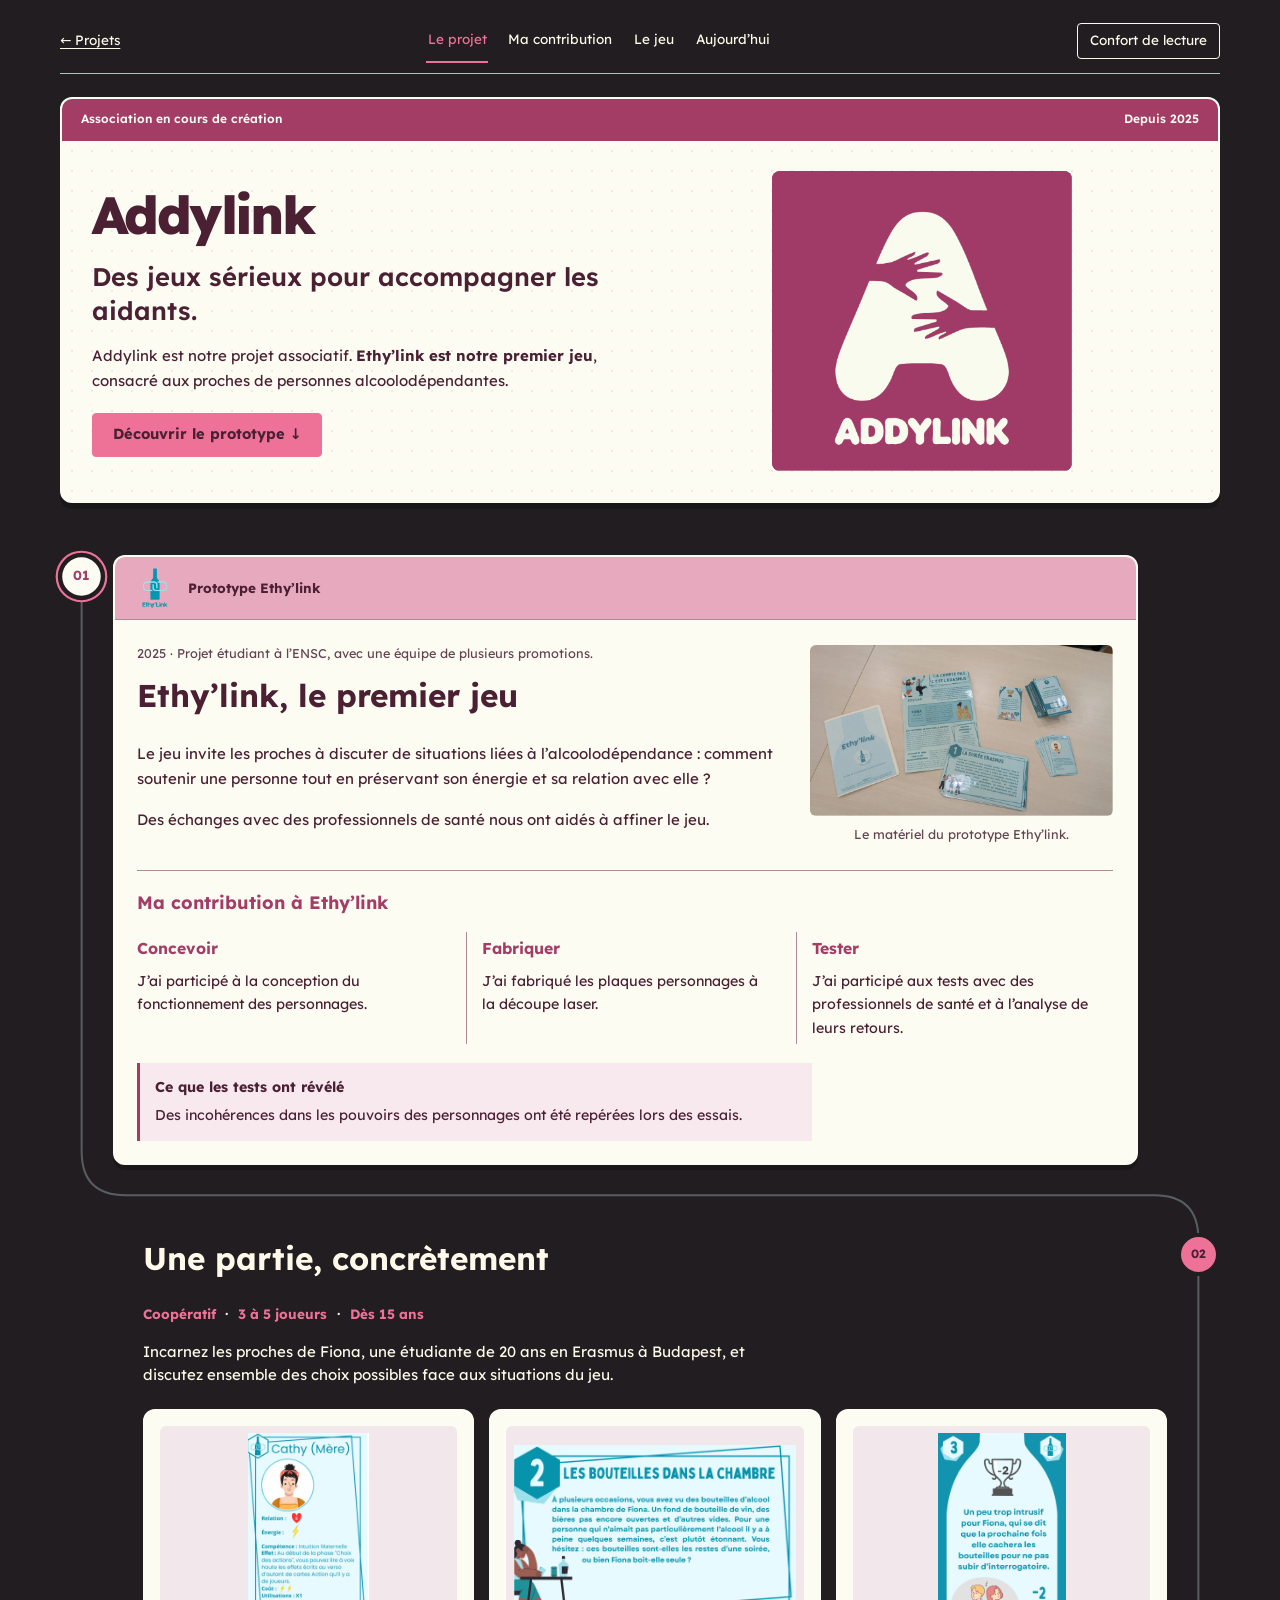
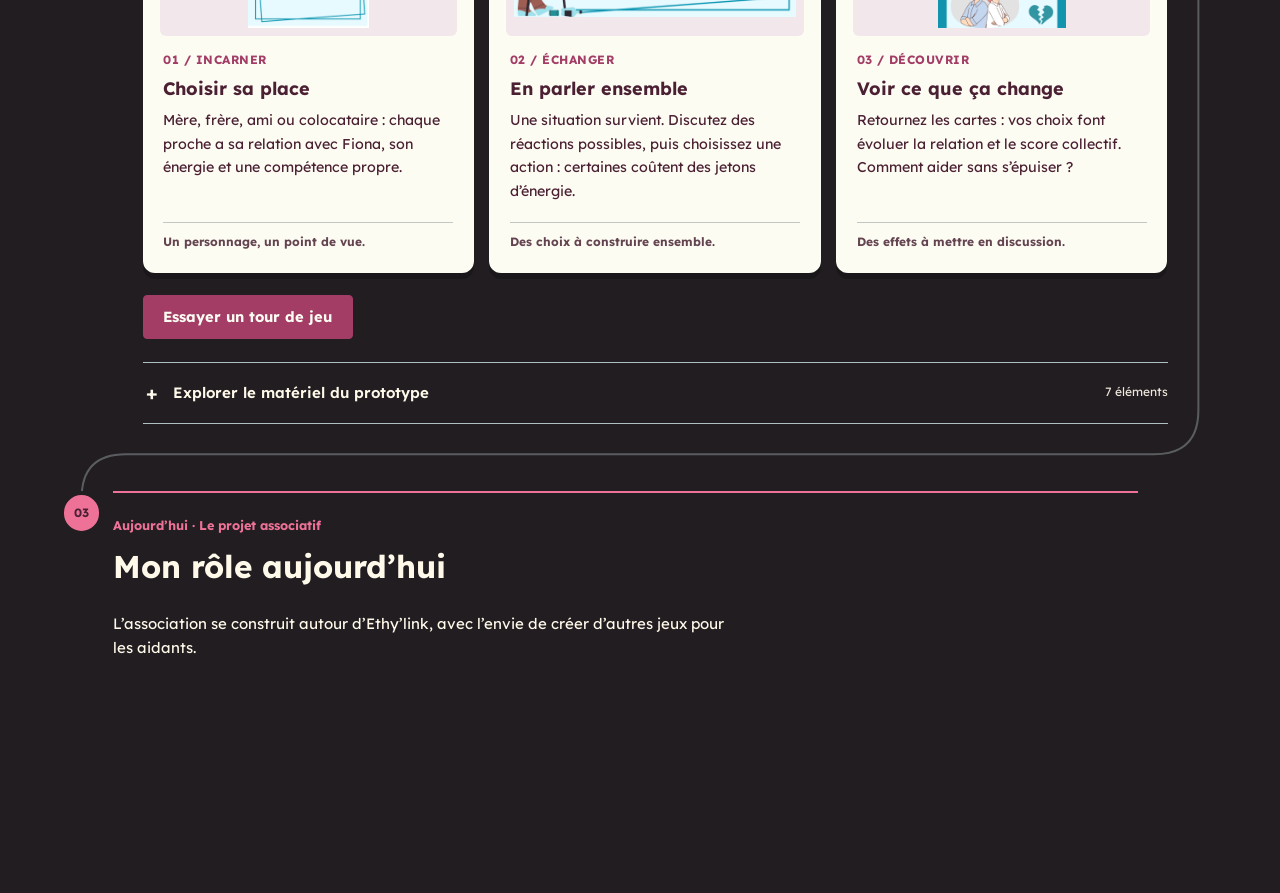
==== commit dc2cf087: "Rajout des apercus" ====
--- a/projets/addylink.html
+++ b/projets/addylink.html
@@ -29,7 +29,7 @@
     />
     <meta property="og:type" content="website" />
     <!-- Image relative tant que l'adresse publique du portfolio n'est pas configuree. -->
-    <meta property="og:image" content="../assets/images/social/addylink.jpg" />
+    <meta property="og:image" content="../assets/images/social/addylink.jpg?v=20261112" />
     <meta property="og:image:type" content="image/jpeg" />
     <meta property="og:image:width" content="1200" />
     <meta property="og:image:height" content="630" />
@@ -38,7 +38,7 @@
       content="Addylink et le prototype Ethy’link"
     />
     <meta name="twitter:card" content="summary_large_image" />
-    <meta name="twitter:image" content="../assets/images/social/addylink.jpg" />
+    <meta name="twitter:image" content="../assets/images/social/addylink.jpg?v=20261112" />
     <link rel="stylesheet" href="../assets/css/addylink-light.css" />
     <link rel="stylesheet" href="../assets/css/project-navigation.css" />
     <link rel="stylesheet" href="../assets/css/addylink-refined.css?v=play-2" />
